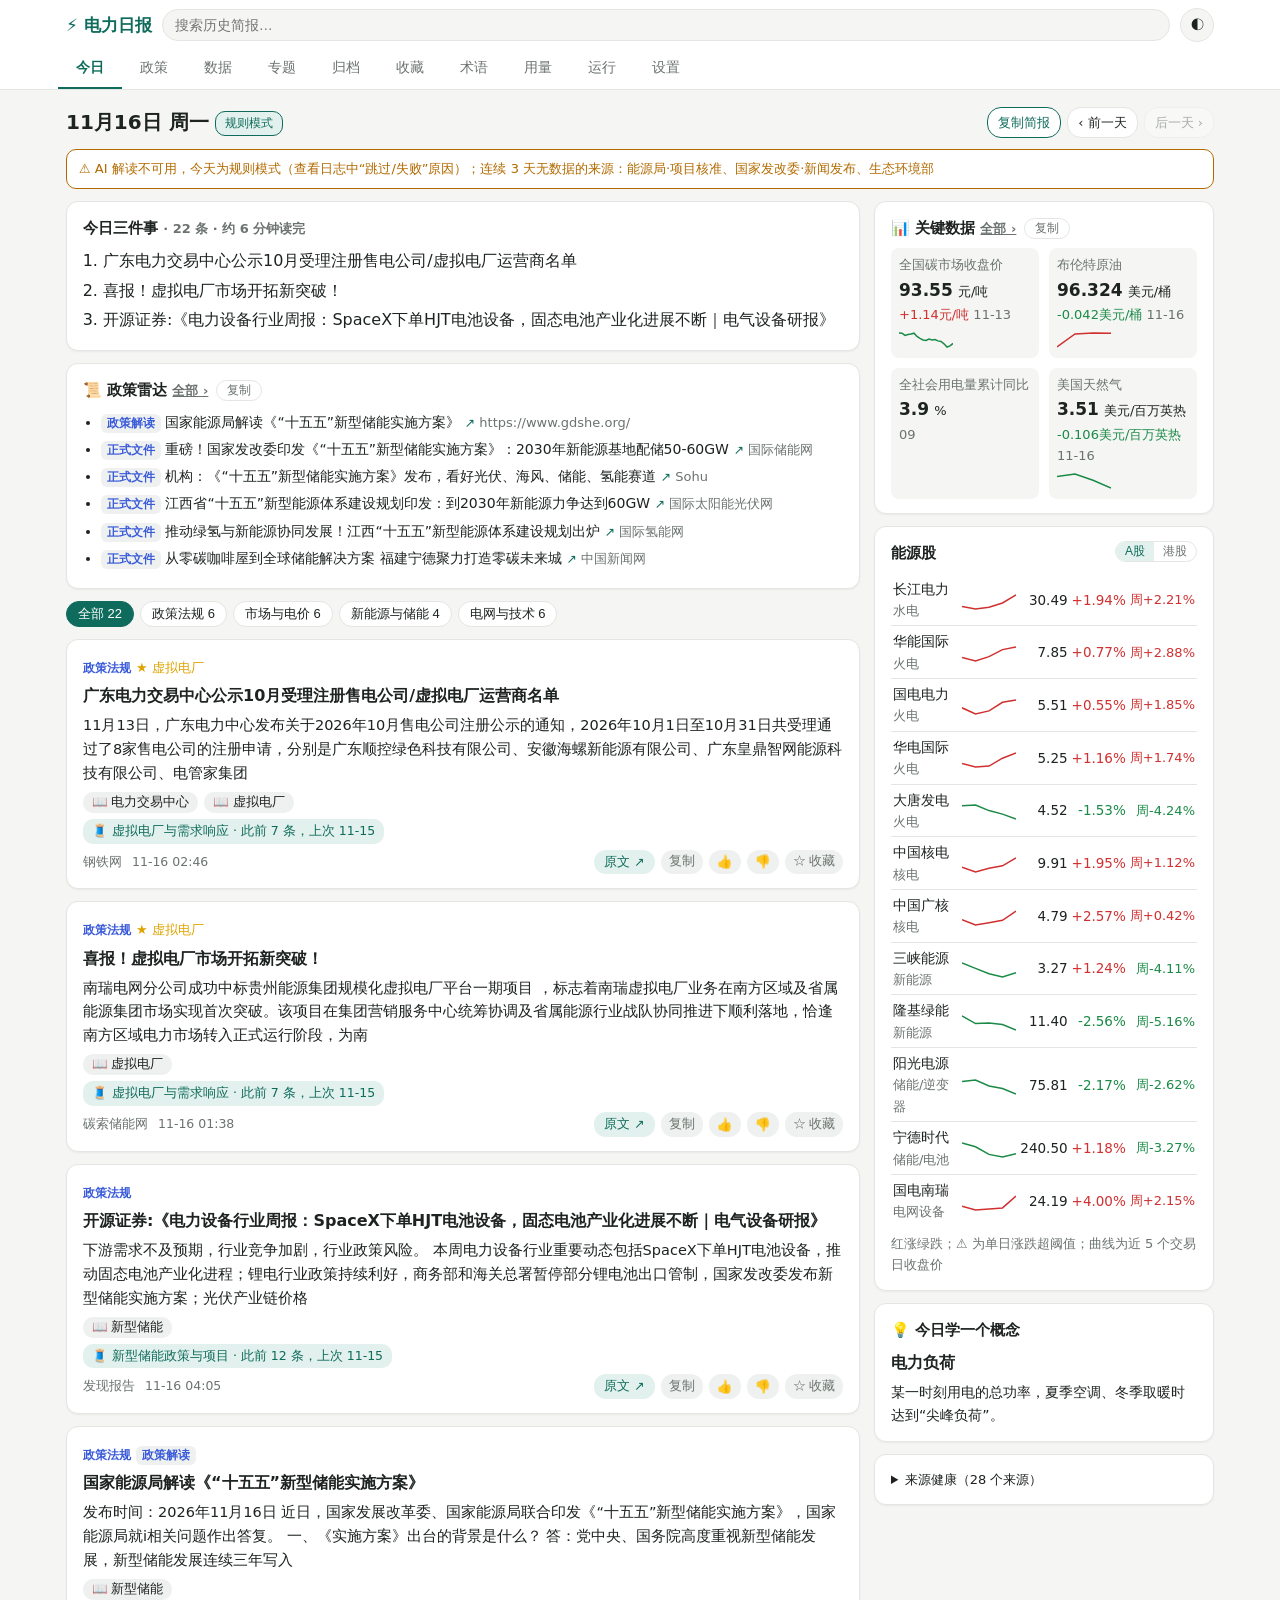
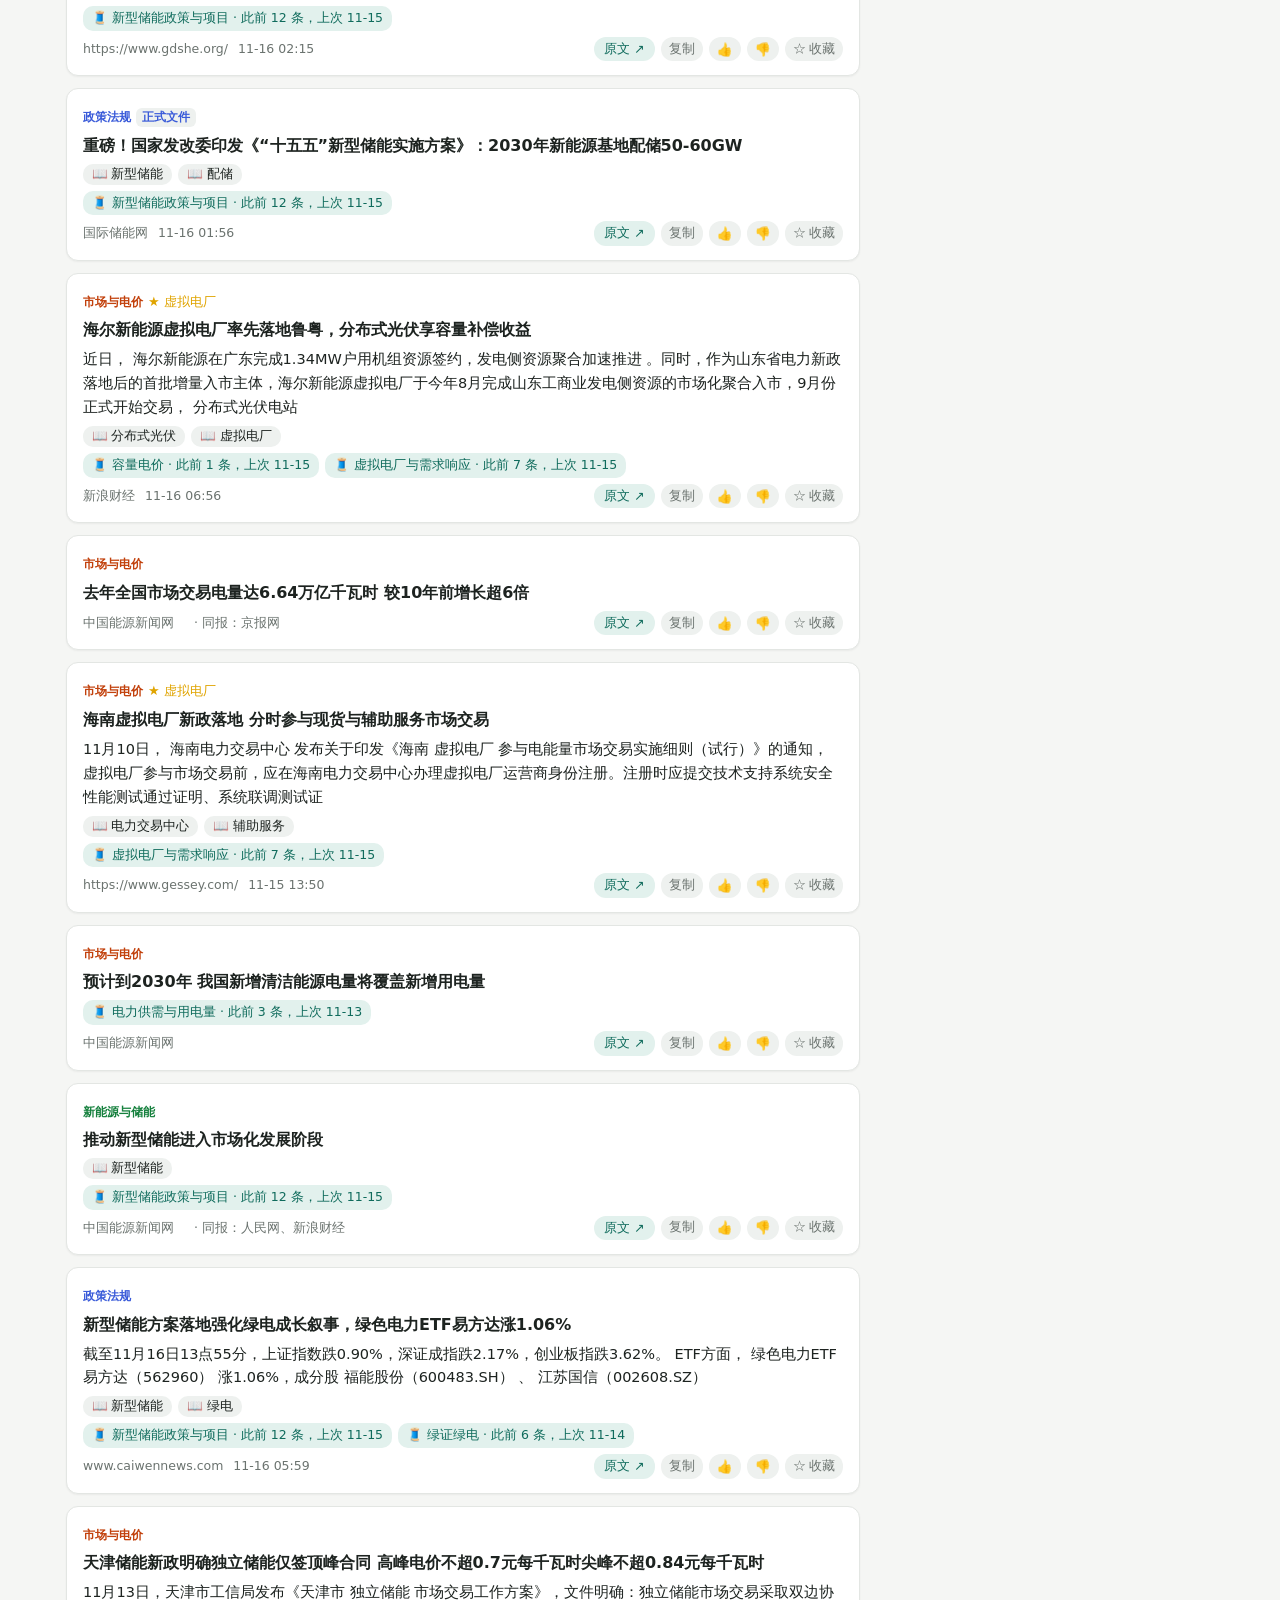
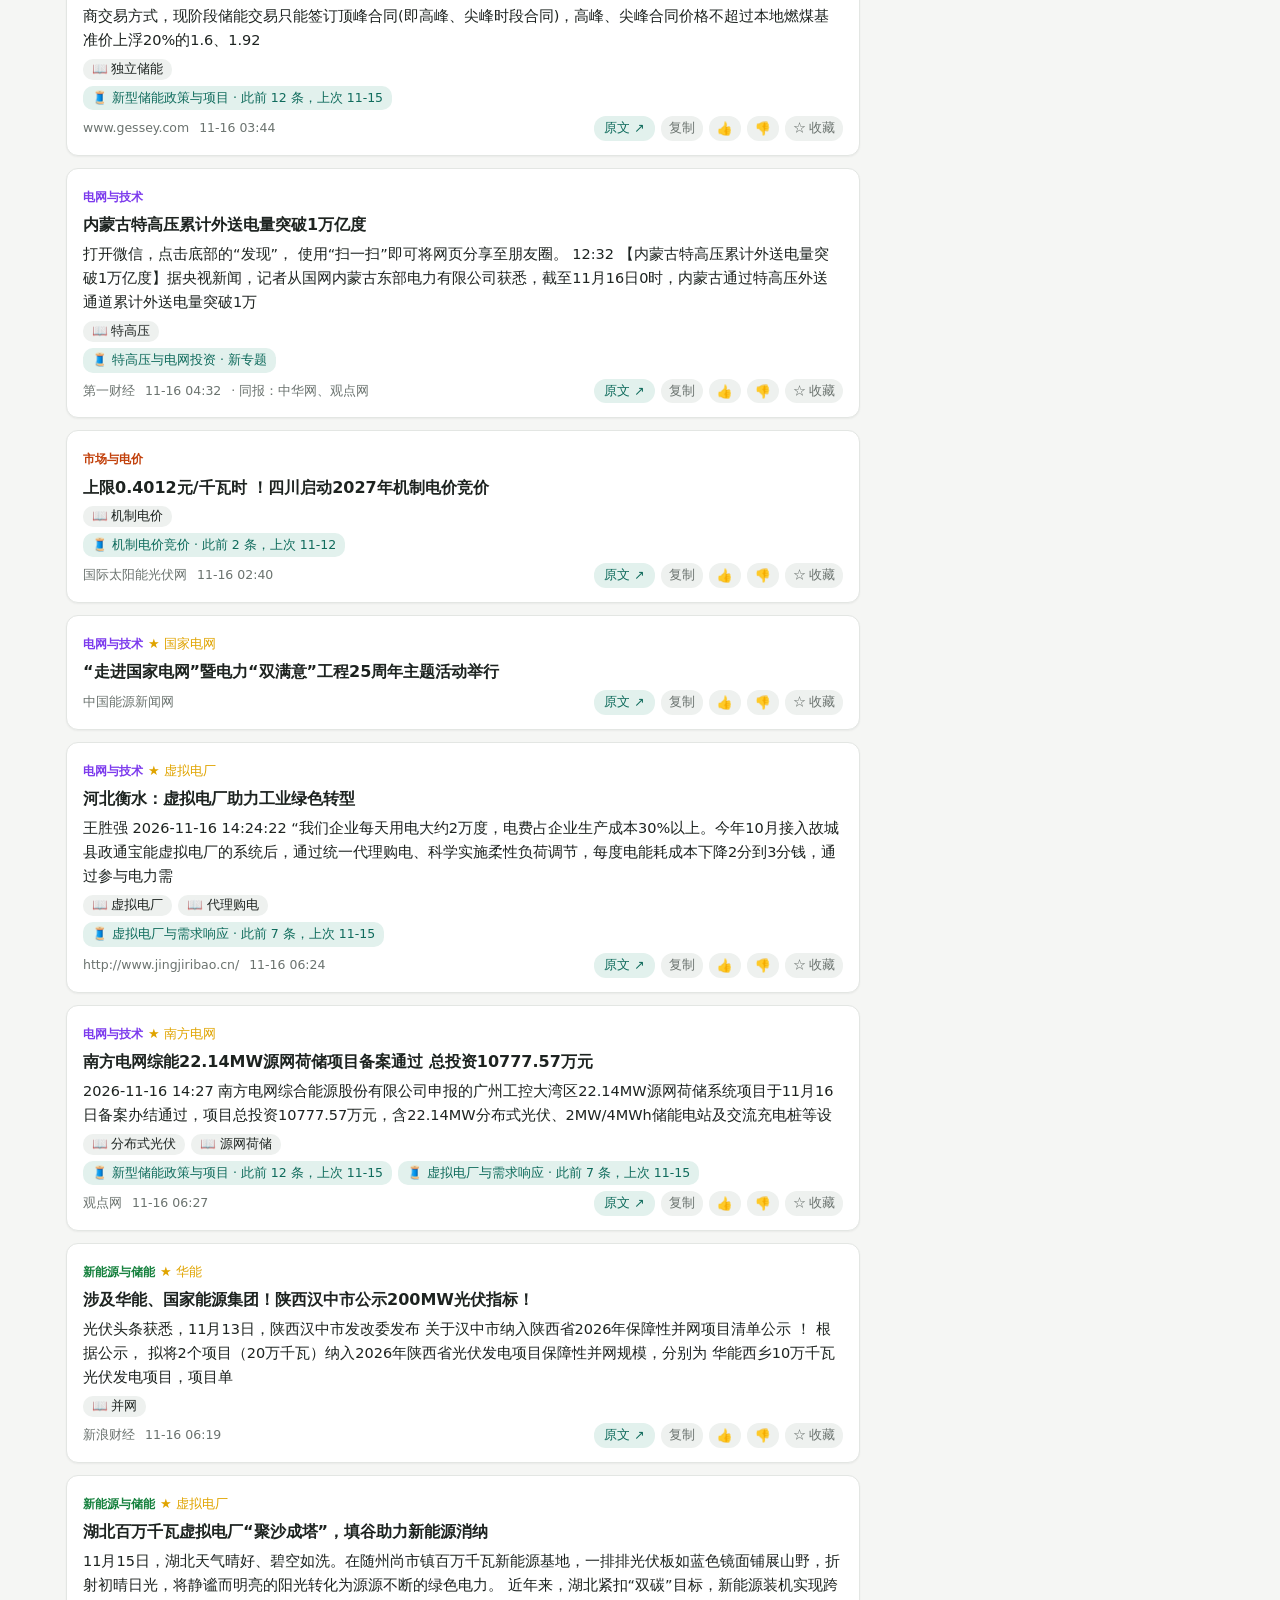
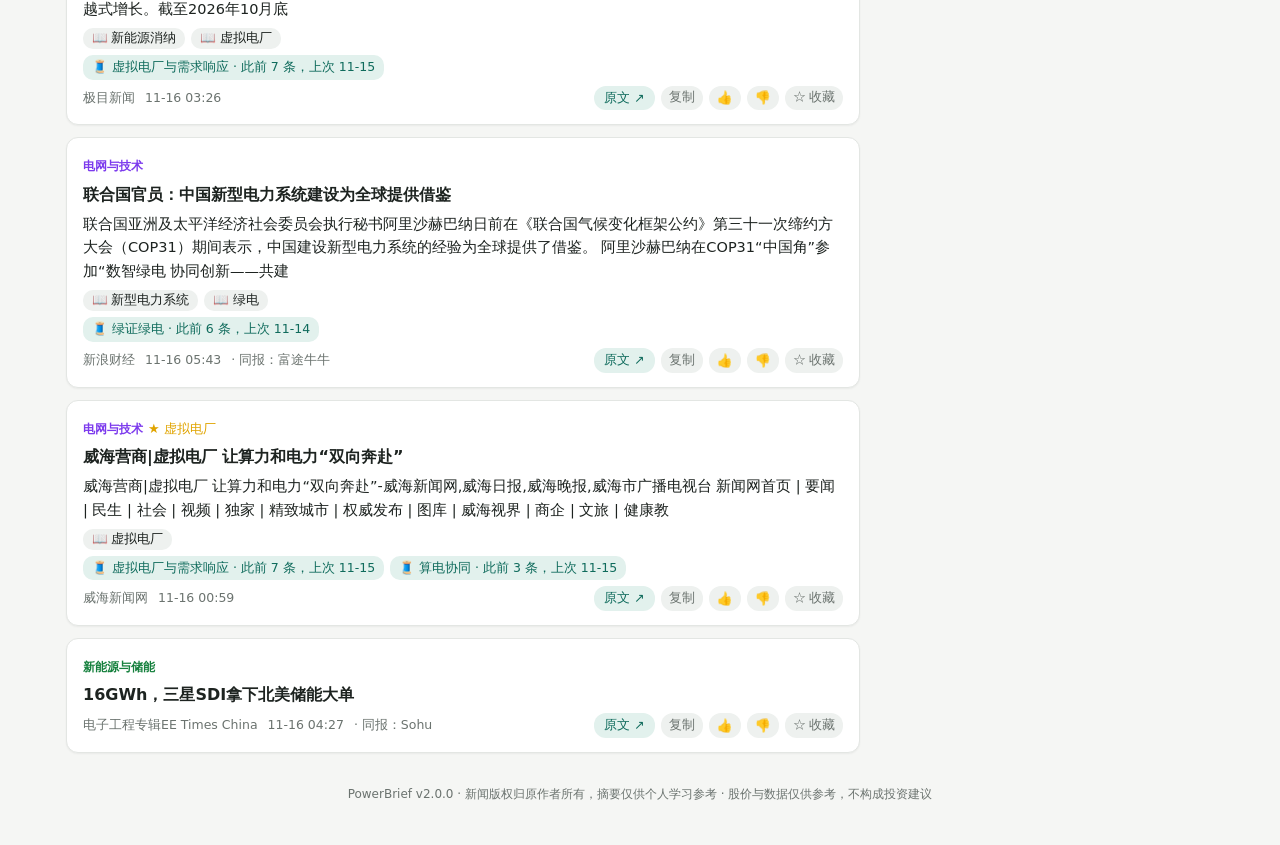
==== docs/index.html @ 9c3514ac "PowerBrief 2.0" ====
<!doctype html>
<html lang="zh-CN">
<head>
<meta charset="utf-8">
<meta name="viewport" content="width=device-width, initial-scale=1, viewport-fit=cover">
<meta name="theme-color" content="#0f6b5c">
<title>电力日报</title>
<link rel="manifest" href="manifest.webmanifest">
<link rel="icon" href="icon.svg" type="image/svg+xml">
<link rel="apple-touch-icon" href="icon.svg">
<link rel="stylesheet" href="style.css?v=2.0.0">
</head>
<body>
<header class="top">
  <div class="top-inner">
    <a class="brand" href="#/">⚡ 电力日报</a>
    <form class="search" id="searchForm" role="search">
      <input id="searchInput" type="search" placeholder="搜索历史简报…" aria-label="搜索">
    </form>
    <button class="icon-btn" id="themeBtn" title="切换深浅色" aria-label="切换深浅色">◐</button>
  </div>
  <nav class="tabs" id="tabs">
    <a href="#/" data-tab="day">今日</a>
    <a href="#/policy" data-tab="policy">政策</a>
    <a href="#/data" data-tab="data">数据</a>
    <a href="#/topics" data-tab="topics">专题</a>
    <a href="#/archive" data-tab="archive">归档</a>
    <a href="#/stars" data-tab="stars">收藏</a>
    <a href="#/glossary" data-tab="glossary">术语</a>
    <a href="#/usage" data-tab="usage">用量</a>
    <a href="#/run" data-tab="run">运行</a>
    <a href="#/settings" data-tab="settings">设置</a>
  </nav>
</header>
<main id="app" class="wrap"><p class="muted center">加载中…</p></main>
<footer class="foot wrap" id="foot"></footer>
<script src="app.js?v=2.0.0"></script>
<script src="manage.js?v=2.0.0"></script>
</body>
</html>
---- docs/style.css ----
:root {
  --bg: #f5f6f4; --card: #ffffff; --ink: #1d2320; --muted: #6b736f; --line: #e3e6e3;
  --accent: #0f6b5c; --accent-soft: #e2f1ed; --up: #d03030; --down: #1a8a46; --warn: #b26a00;
  --star: #e0a400; --chip: #eef1ef; --shadow: 0 1px 2px rgba(0,0,0,.05);
  --c-policy: #3a5bd9; --c-market: #c2410c; --c-renew: #15803d; --c-grid: #7c3aed;
  --c-corp: #0e7490; --c-intl: #64748b; --c-misc: #6b7280;
}
@media (prefers-color-scheme: dark) {
  :root:not([data-theme="light"]) {
    --bg: #121615; --card: #1b201e; --ink: #e6ebe8; --muted: #9aa49f; --line: #2b322f;
    --accent: #3fb59c; --accent-soft: #1d3330; --up: #f06060; --down: #3cc472; --warn: #e0a040;
    --chip: #252b29; --shadow: none;
  }
}
:root[data-theme="dark"] {
  --bg: #121615; --card: #1b201e; --ink: #e6ebe8; --muted: #9aa49f; --line: #2b322f;
  --accent: #3fb59c; --accent-soft: #1d3330; --up: #f06060; --down: #3cc472; --warn: #e0a040;
  --chip: #252b29; --shadow: none;
}
* { box-sizing: border-box; }
html { -webkit-text-size-adjust: 100%; }
body { margin: 0; background: var(--bg); color: var(--ink); font: 16px/1.65 -apple-system, "PingFang SC",
  "Microsoft YaHei", "Noto Sans SC", system-ui, sans-serif; }
a { color: inherit; }
.wrap { max-width: 1180px; margin: 0 auto; padding: 0 16px; }
.muted { color: var(--muted); } .center { text-align: center; } .small { font-size: 13px; }

/* 顶栏 */
.top { position: sticky; top: 0; z-index: 10; background: var(--card); border-bottom: 1px solid var(--line); }
.top-inner { max-width: 1180px; margin: 0 auto; padding: 8px 16px; display: flex; gap: 10px; align-items: center; }
.brand { font-weight: 700; text-decoration: none; color: var(--accent); white-space: nowrap; font-size: 17px; }
.search { flex: 1; min-width: 0; }
.search input { width: 100%; padding: 7px 12px; border: 1px solid var(--line); border-radius: 18px;
  background: var(--bg); color: var(--ink); font-size: 14px; }
.icon-btn { border: 1px solid var(--line); background: var(--bg); color: var(--ink); border-radius: 50%;
  width: 34px; height: 34px; cursor: pointer; flex: none; }
.tabs { max-width: 1180px; margin: 0 auto; display: flex; padding: 0 8px; }
.tabs a { flex: 1; text-align: center; padding: 6px 0 8px; text-decoration: none; color: var(--muted);
  font-size: 14px; border-bottom: 2px solid transparent; }
.tabs a.on { color: var(--accent); border-color: var(--accent); font-weight: 600; }
@media (min-width: 900px) { .tabs { justify-content: flex-start; } .tabs a { flex: none; padding: 6px 18px 8px; } }

/* 日期头 */
.dayhead { display: flex; align-items: center; justify-content: space-between; gap: 8px; margin: 16px 0 10px; }
.dayhead h1 { font-size: 20px; margin: 0; min-width: 0; }
.dayhead .nav { white-space: nowrap; flex: none; }
.dayhead .nav a { text-decoration: none; padding: 4px 10px; border: 1px solid var(--line); border-radius: 14px;
  font-size: 13px; background: var(--card); }
.dayhead .nav a.off { opacity: .35; pointer-events: none; }
.badge { display: inline-block; font-size: 12px; padding: 1px 8px; border-radius: 10px; background: var(--accent-soft);
  color: var(--accent); margin-left: 6px; vertical-align: middle; font-weight: 500; }

/* 版式：桌面两栏 */
.grid { display: grid; gap: 14px; }
@media (min-width: 960px) { .grid { grid-template-columns: minmax(0, 1fr) 340px; align-items: start; }
  .side { position: sticky; top: 100px; } }
.card { background: var(--card); border: 1px solid var(--line); border-radius: 12px; padding: 14px 16px;
  box-shadow: var(--shadow); margin-bottom: 12px; }
.card h2 { font-size: 15px; margin: 0 0 8px; }
.hl ol { margin: 0; padding-left: 20px; } .hl li { margin: 3px 0; }

/* 分类筛选 */
.chips { display: flex; gap: 6px; overflow-x: auto; padding-bottom: 4px; margin-bottom: 8px; scrollbar-width: none; }
.chip { flex: none; border: 1px solid var(--line); background: var(--card); color: var(--ink); border-radius: 14px;
  padding: 3px 11px; font-size: 13px; cursor: pointer; }
.chip.on { background: var(--accent); color: #fff; border-color: var(--accent); }

/* 新闻卡片 */
.item { position: relative; }
.item .cat { font-size: 12px; font-weight: 600; }
.item h3 { font-size: 16px; line-height: 1.5; margin: 4px 0 6px; }
.item h3 a { text-decoration: none; } .item h3 a:hover { text-decoration: underline; }
.item.read h3 a { color: var(--muted); }
.item p { margin: 4px 0; font-size: 14.5px; }
.item .why { color: var(--accent); }
.item .meta { display: flex; flex-wrap: wrap; gap: 4px 10px; align-items: center; font-size: 12.5px; color: var(--muted); margin-top: 6px; }
.item .acts { margin-left: auto; display: flex; gap: 6px; }
.item .acts button { border: none; background: var(--chip); color: var(--muted); border-radius: 12px; padding: 2px 10px;
  font-size: 12.5px; cursor: pointer; }
.item .acts button.on { color: var(--star); font-weight: 600; }
.terms { display: flex; flex-wrap: wrap; gap: 6px; margin-top: 6px; }
.term { font-size: 12.5px; background: var(--chip); border-radius: 10px; padding: 2px 9px; cursor: pointer; border: none; color: var(--ink); }
.term-ex { font-size: 13px; background: var(--accent-soft); border-radius: 8px; padding: 6px 10px; margin-top: 6px; }
.star { color: var(--star); }
.c-政策法规 { color: var(--c-policy); } .c-市场与电价 { color: var(--c-market); } .c-新能源与储能 { color: var(--c-renew); }
.c-电网与技术 { color: var(--c-grid); } .c-企业动态 { color: var(--c-corp); } .c-国际 { color: var(--c-intl); } .c-综合 { color: var(--c-misc); }

/* 股价 */
.stocks { width: 100%; border-collapse: collapse; font-size: 13.5px; font-variant-numeric: tabular-nums; }
.stocks td { padding: 4px 2px; border-bottom: 1px solid var(--line); }
.stocks tr:last-child td { border-bottom: none; }
.stocks .num { text-align: right; white-space: nowrap; }
.up { color: var(--up); } .down { color: var(--down); }
.alert { font-weight: 700; }
.spark { width: 54px; height: 18px; vertical-align: middle; }
.seg { display: inline-flex; border: 1px solid var(--line); border-radius: 12px; overflow: hidden; float: right; }
.seg button { border: none; background: transparent; color: var(--muted); font-size: 12px; padding: 1px 9px; cursor: pointer; }
.seg button.on { background: var(--accent-soft); color: var(--accent); }

/* 列表页 */
.list-row { display: block; text-decoration: none; padding: 10px 0; border-bottom: 1px solid var(--line); }
.list-row:last-child { border-bottom: none; }
.list-row b { display: block; font-size: 15px; }
.gl dt { font-weight: 600; margin-top: 10px; } .gl dd { margin: 2px 0 0; font-size: 14px; color: var(--muted); }
.btn { border: 1px solid var(--accent); color: var(--accent); background: transparent; border-radius: 16px;
  padding: 4px 14px; cursor: pointer; font-size: 13px; }
details summary { cursor: pointer; }
.health td { padding: 1px 6px; font-size: 12.5px; }
.foot { padding: 20px 16px 40px; font-size: 12px; color: var(--muted); text-align: center; }
mark { background: #ffe58a; color: #222; border-radius: 2px; }

/* —— v1.1 新增 —— */
.tabs { overflow-x: auto; scrollbar-width: none; }
.tabs a { min-width: 52px; }
.ptag { display: inline-block; font-size: 11.5px; padding: 0 6px; border-radius: 6px; background: var(--chip); color: var(--c-policy); font-weight: 600; }
.dl { font-size: 12px; color: var(--muted); white-space: nowrap; }
.dl.open { color: var(--warn); font-weight: 600; }
.plist { margin: 0; padding-left: 18px; font-size: 14px; }
.plist li { margin: 4px 0; }
.plist a { text-decoration: none; } .plist a:hover { text-decoration: underline; }
.thread { font-size: 12.5px; text-decoration: none; color: var(--accent); background: var(--accent-soft); border-radius: 10px; padding: 2px 9px; }
.note { background: var(--card); border: 1px solid var(--warn); color: var(--warn); border-radius: 10px; padding: 8px 12px; font-size: 13px; margin: 0 0 12px; }
.minis { display: grid; grid-template-columns: repeat(2, minmax(0, 1fr)); gap: 10px; }
.mini { background: var(--bg); border-radius: 8px; padding: 6px 8px; }
.mini b { font-size: 17px; }
.dgrid { display: grid; gap: 12px; }
@media (min-width: 760px) { .dgrid { grid-template-columns: repeat(2, minmax(0, 1fr)); } }
@media (min-width: 1100px) { .dgrid { grid-template-columns: repeat(3, minmax(0, 1fr)); } }
.dgrid .card { margin-bottom: 0; }
.big { font-size: 22px; }
.chart { width: 100%; height: auto; display: block; margin-top: 6px; }
.chart text { font-size: 10px; fill: var(--muted); }
.timeline { list-style: none; margin: 0; padding: 0 0 0 14px; border-left: 2px solid var(--accent-soft); }
.timeline li { margin: 0 0 12px; position: relative; }
.timeline li::before { content: ""; position: absolute; left: -20px; top: 6px; width: 10px; height: 10px; border-radius: 50%; background: var(--accent); }
.timeline a { text-decoration: none; font-weight: 600; }
.deep { font-size: 14px; line-height: 1.75; }
.btn[disabled] { opacity: .4; cursor: default; }
.item .acts button { padding: 2px 8px; }

/* —— 设置 / 运行 / 用量页面 —— */
.sgrid { display: grid; gap: 12px; }
@media (min-width: 900px) { .sgrid { grid-template-columns: repeat(2, minmax(0, 1fr)); align-items: start; } }
.sgrid .card { margin-bottom: 0; }
.fld { display: block; margin: 8px 0; font-size: 13.5px; }
.fld > span { display: block; color: var(--muted); margin-bottom: 3px; }
.fld input, .fld select, .fld textarea, .plist2 input:not([type=checkbox]), .stbl input {
  width: 100%; padding: 6px 9px; border: 1px solid var(--line); border-radius: 8px; background: var(--bg); color: var(--ink); font: inherit; font-size: 14px; }
.fld small { display: block; margin-top: 2px; }
.row2 { display: grid; grid-template-columns: 1fr 1fr; gap: 10px; }
.chk { display: inline-flex; align-items: center; gap: 6px; font-size: 14px; cursor: pointer; }
.plist2 { list-style: none; margin: 6px 0; padding: 0; }
.plist2 li { display: flex; align-items: center; gap: 8px; padding: 4px 0; border-bottom: 1px solid var(--line); flex-wrap: wrap; }
.plist2 li .chk { flex: 1 1 180px; }
.plist2 .provModel { flex: 1 1 140px; width: auto; }
.mv { display: inline-flex; gap: 4px; }
.btn.sm { padding: 1px 9px; font-size: 12px; }
.chrow { border-bottom: 1px solid var(--line); padding: 4px 0; }
.chkeys { padding: 0 0 4px 22px; }
.hide { display: none; }
.ok { color: var(--down); } .bad { color: var(--up); }
.stbl { width: 100%; border-collapse: collapse; font-size: 13px; }
.stbl th { text-align: left; color: var(--muted); font-weight: 500; padding: 4px; border-bottom: 1px solid var(--line); }
.stbl td { padding: 3px 4px; border-bottom: 1px solid var(--line); vertical-align: top; }
.stbl.usage .num, .stbl .num { text-align: right; white-space: nowrap; font-variant-numeric: tabular-nums; }
.stbl tr.bad td { color: var(--up); }
.toast { position: fixed; left: 50%; bottom: 24px; transform: translateX(-50%); background: var(--ink); color: var(--bg); padding: 8px 16px; border-radius: 18px; font-size: 14px; z-index: 50; }
.toast.bad { background: var(--up); color: #fff; }
.runbtns { display: grid; gap: 8px; grid-template-columns: repeat(auto-fill, minmax(180px, 1fr)); }
.runbtn { text-align: left; border: 1px solid var(--line); background: var(--bg); color: var(--ink); border-radius: 10px; padding: 10px 12px; cursor: pointer; }
.runbtn:hover:not([disabled]) { border-color: var(--accent); }
.runbtn[disabled] { opacity: .45; cursor: default; }
.runbtn b, .runbtn small { display: block; }
.logbox { background: var(--bg); border: 1px solid var(--line); border-radius: 8px; padding: 10px; font: 12px/1.5 Consolas, "Cascadia Mono", monospace; max-height: 420px; overflow: auto; white-space: pre-wrap; word-break: break-all; margin: 0; }
.tiles { display: grid; gap: 10px; grid-template-columns: repeat(2, minmax(0, 1fr)); }
@media (min-width: 760px) { .tiles { grid-template-columns: repeat(4, minmax(0, 1fr)); } }
.tile { background: var(--bg); border-radius: 10px; padding: 10px 12px; }
.tile b { font-size: 20px; }
.legend { display: flex; gap: 12px; align-items: center; flex-wrap: wrap; margin-bottom: 4px; }
.legend i { display: inline-block; width: 10px; height: 10px; border-radius: 2px; margin-right: -8px; }
/* —— v1.3 复制与可选中文字 —— */
.card, .card h3, .card p, .plist li, .list-row { user-select: text; -webkit-user-select: text; }
.item h3 { cursor: text; }
.cbtn { margin-left: 8px; border: 1px solid var(--line); background: var(--card); color: var(--muted); border-radius: 12px; padding: 1px 10px; font-size: 12px; font-weight: 400; cursor: pointer; vertical-align: middle; }
.cbtn:hover { color: var(--accent); border-color: var(--accent); }
.ext { text-decoration: none; color: var(--accent); font-size: 12.5px; white-space: nowrap; }
.ext:hover { text-decoration: underline; }
.item .acts .abtn { text-decoration: none; background: var(--accent-soft); color: var(--accent); border-radius: 12px; padding: 2px 10px; font-size: 12.5px; white-space: nowrap; }
.copymenu { display: inline-block; position: relative; }
.copymenu summary { list-style: none; cursor: pointer; padding: 4px 10px; border: 1px solid var(--accent); color: var(--accent); border-radius: 14px; font-size: 13px; background: var(--card); }
.copymenu summary::-webkit-details-marker { display: none; }
.copymenu[open] summary { background: var(--accent); color: #fff; }
.copymenu > div { position: absolute; right: 0; top: calc(100% + 4px); z-index: 20; background: var(--card); border: 1px solid var(--line); border-radius: 10px; box-shadow: 0 6px 20px rgba(0,0,0,.12); padding: 4px; min-width: 190px; }
.copymenu > div button { display: block; width: 100%; text-align: left; border: none; background: transparent; color: var(--ink); padding: 7px 10px; border-radius: 6px; cursor: pointer; font-size: 13.5px; }
.copymenu > div button:hover { background: var(--accent-soft); }
.dayhead .nav { display: inline-flex; align-items: center; gap: 6px; flex-wrap: nowrap; }
@media (max-width: 520px) { .dayhead { flex-wrap: wrap; } .dayhead .nav { width: 100%; justify-content: flex-end; } }
.toast { position: fixed; left: 50%; bottom: 24px; transform: translateX(-50%); background: var(--ink); color: var(--bg); padding: 8px 16px; border-radius: 18px; font-size: 14px; z-index: 50; }
.toast.bad { background: var(--up); color: #fff; }
/* —— v2.0 云端设置 —— */
.badges { display: flex; flex-wrap: wrap; gap: 6px; margin: 6px 0; }
.badge { font-size: 12px; border-radius: 10px; padding: 2px 9px; border: 1px solid currentColor; white-space: nowrap; }
.chgrid { display: grid; grid-template-columns: repeat(2, minmax(0, 1fr)); gap: 4px 10px; margin: 4px 0; }
.sbtns { display: flex; gap: 8px; align-items: center; margin-top: 8px; }
.btn.ghost { background: transparent; color: var(--muted); }
.ghconnect { border-color: var(--accent); }
.tblwrap { overflow-x: auto; }
.note .btn { margin: 0 4px; }
a.btn { text-decoration: none; display: inline-block; }
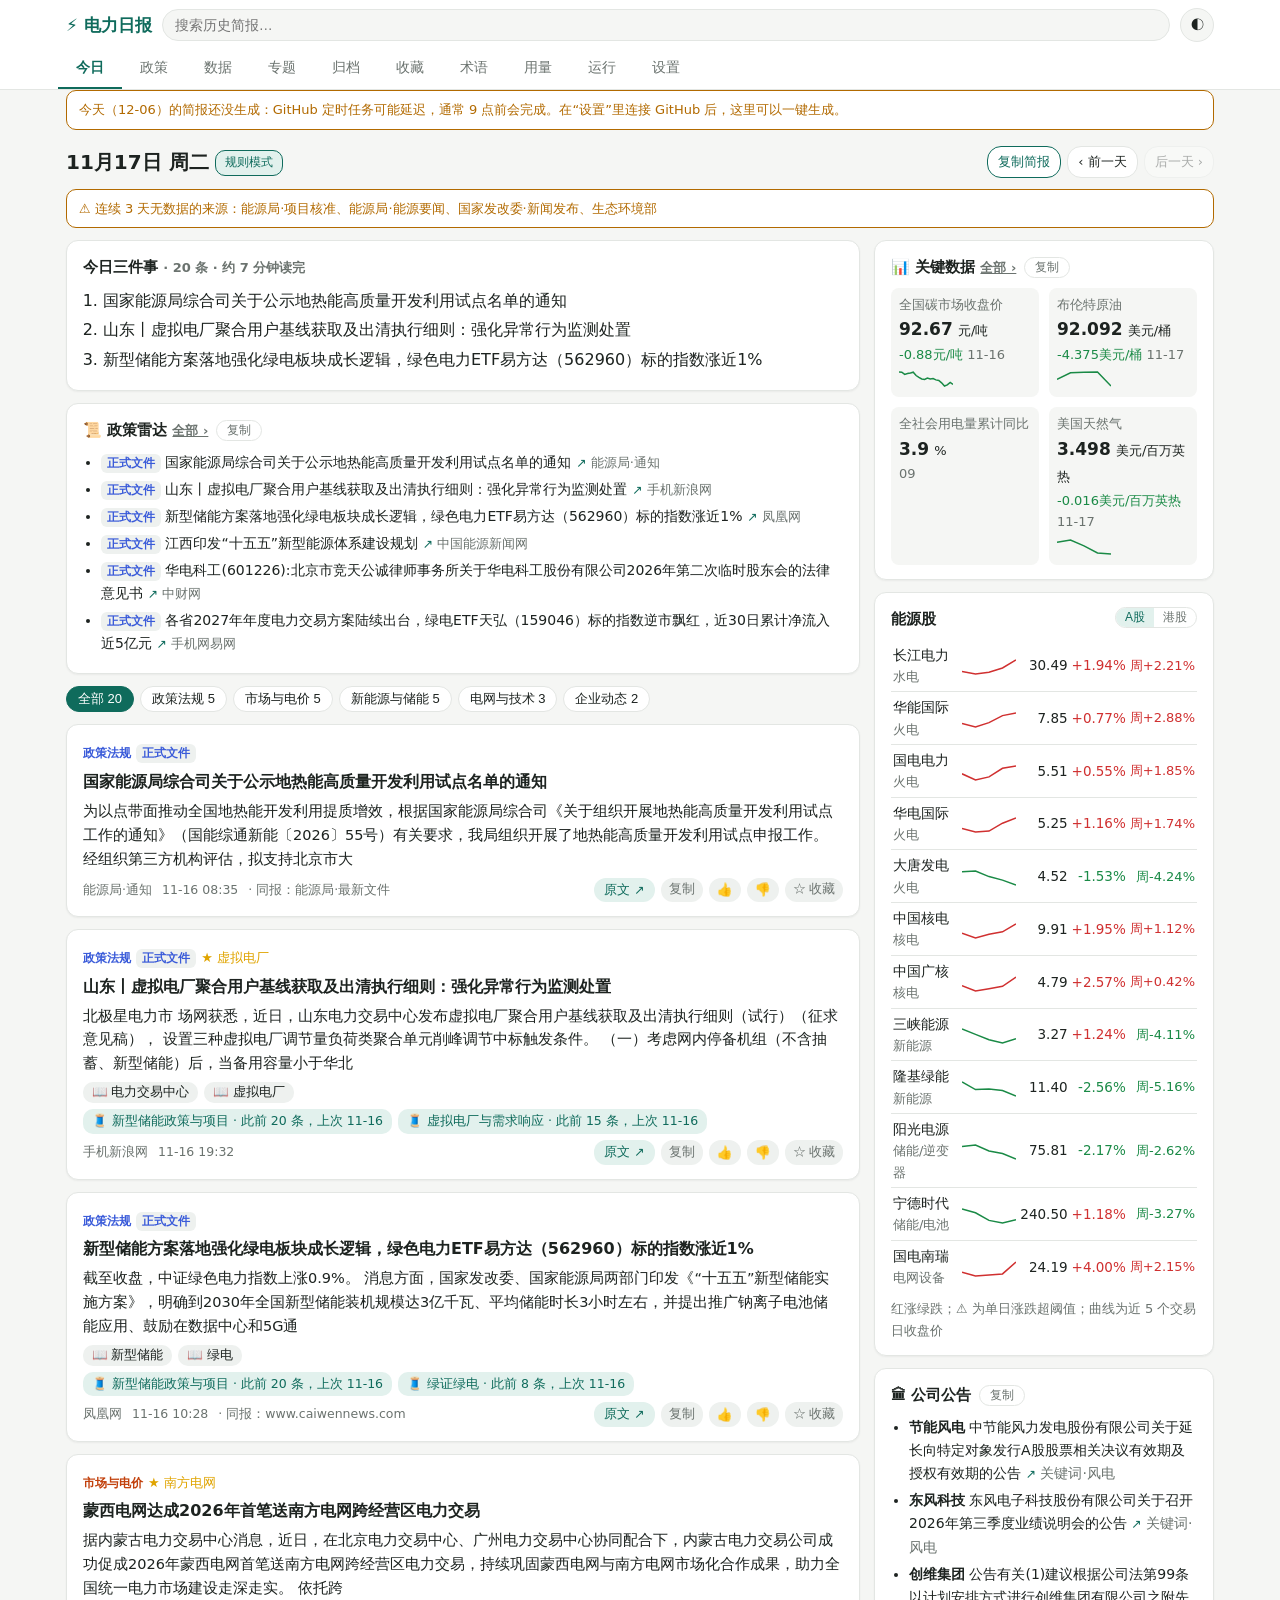
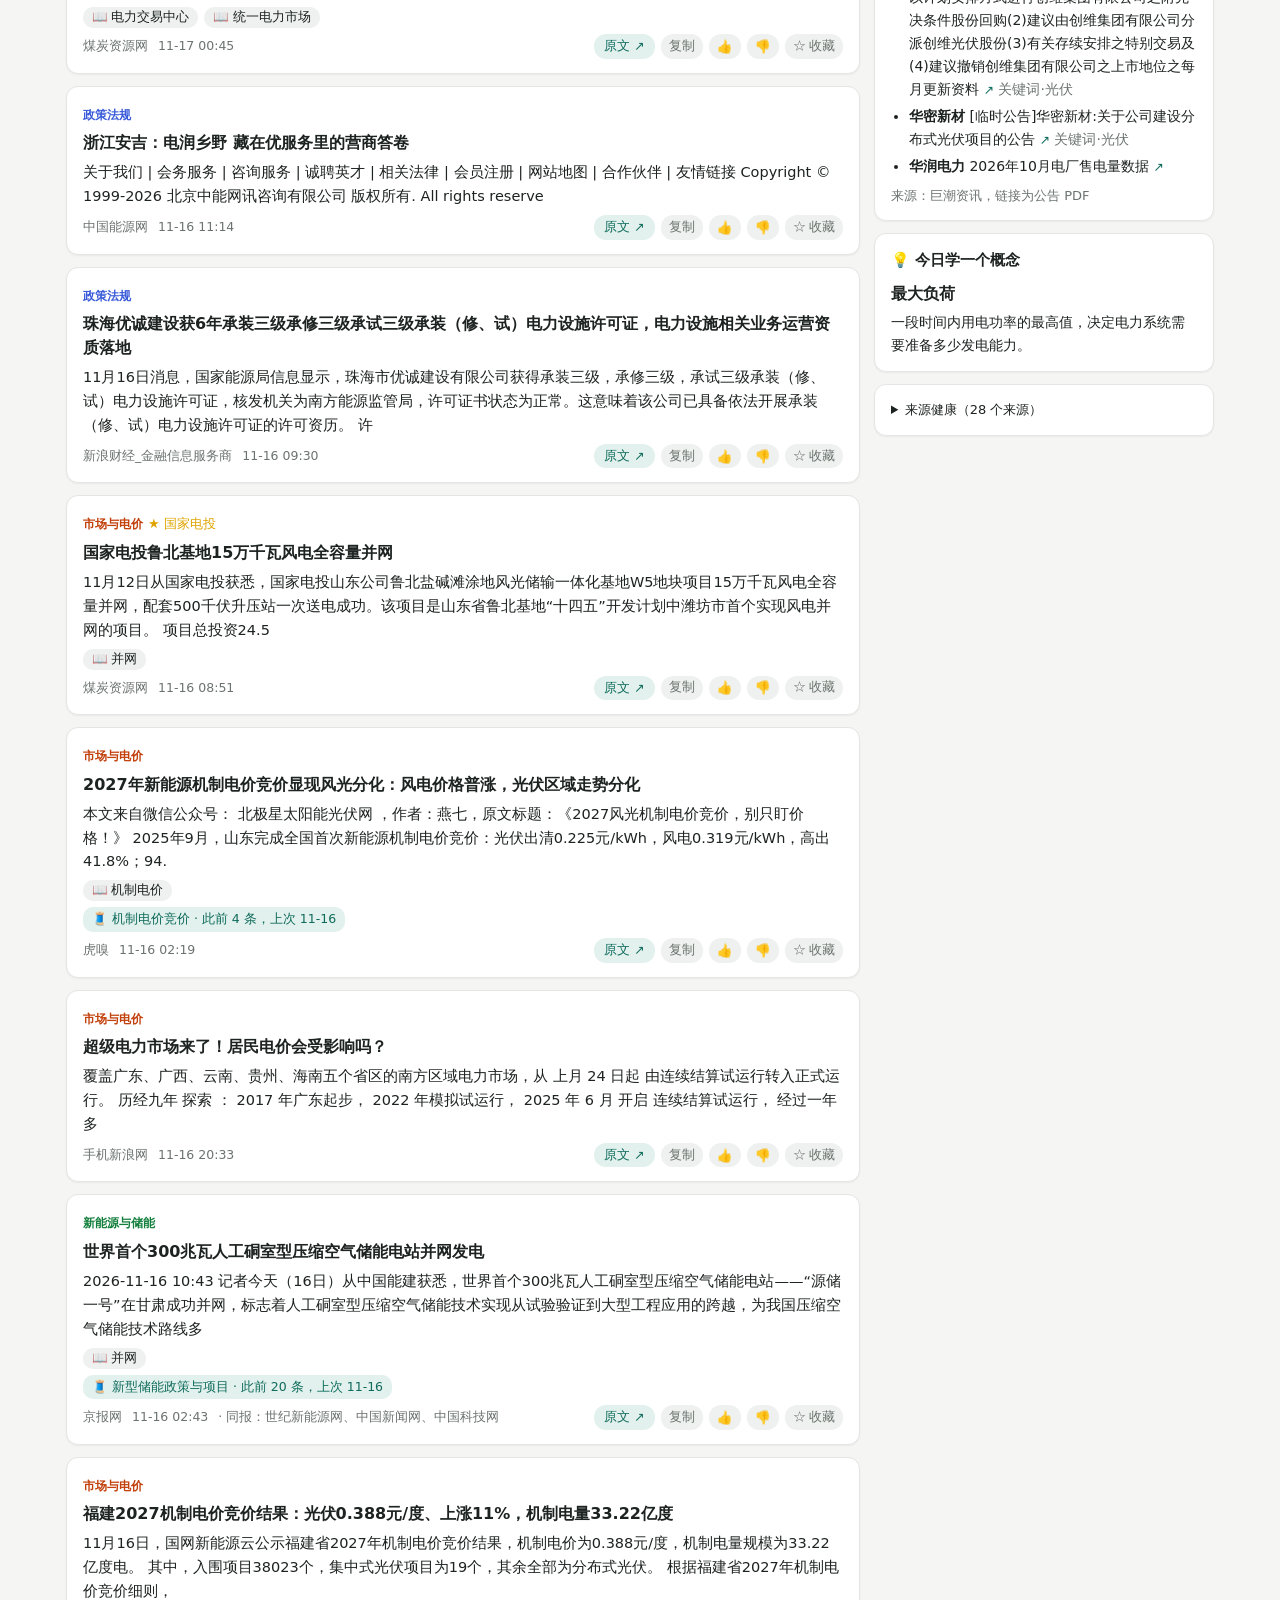
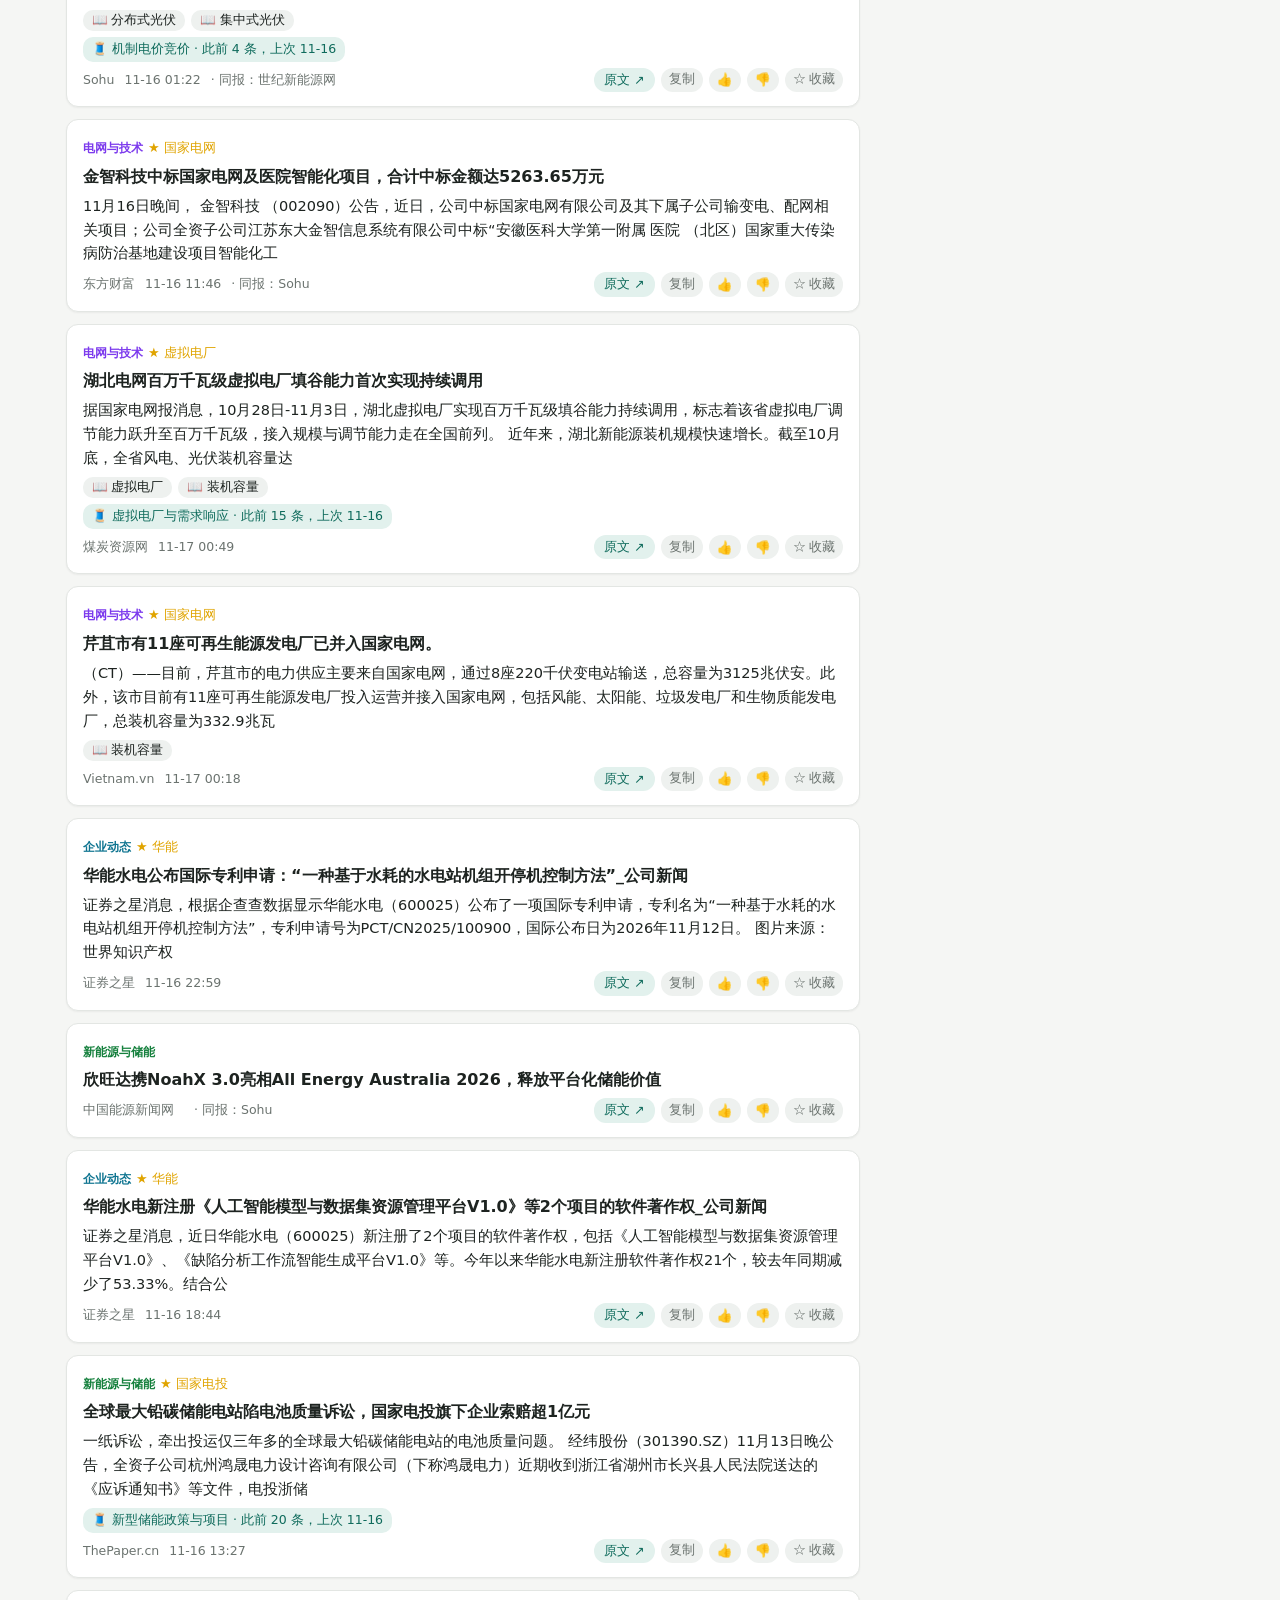
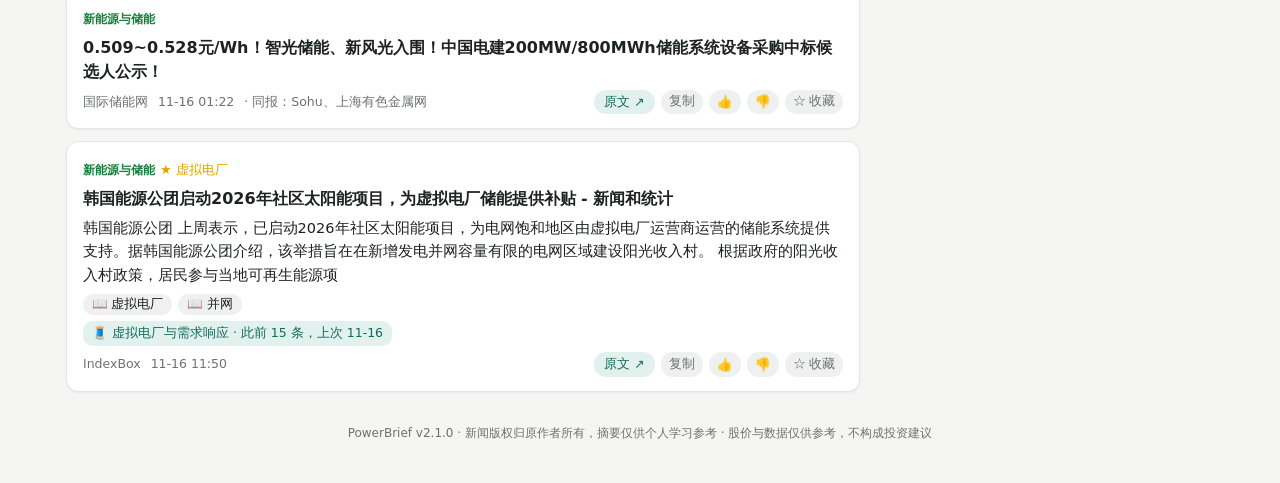
==== commit ea6d0f09: "v2.1.0" ====
--- a/docs/index.html
+++ b/docs/index.html
@@ -1,40 +1,40 @@
-<!doctype html>
-<html lang="zh-CN">
-<head>
-<meta charset="utf-8">
-<meta name="viewport" content="width=device-width, initial-scale=1, viewport-fit=cover">
-<meta name="theme-color" content="#0f6b5c">
-<title>电力日报</title>
-<link rel="manifest" href="manifest.webmanifest">
-<link rel="icon" href="icon.svg" type="image/svg+xml">
-<link rel="apple-touch-icon" href="icon.svg">
-<link rel="stylesheet" href="style.css?v=2.0.0">
-</head>
-<body>
-<header class="top">
-  <div class="top-inner">
-    <a class="brand" href="#/">⚡ 电力日报</a>
-    <form class="search" id="searchForm" role="search">
-      <input id="searchInput" type="search" placeholder="搜索历史简报…" aria-label="搜索">
-    </form>
-    <button class="icon-btn" id="themeBtn" title="切换深浅色" aria-label="切换深浅色">◐</button>
-  </div>
-  <nav class="tabs" id="tabs">
-    <a href="#/" data-tab="day">今日</a>
-    <a href="#/policy" data-tab="policy">政策</a>
-    <a href="#/data" data-tab="data">数据</a>
-    <a href="#/topics" data-tab="topics">专题</a>
-    <a href="#/archive" data-tab="archive">归档</a>
-    <a href="#/stars" data-tab="stars">收藏</a>
-    <a href="#/glossary" data-tab="glossary">术语</a>
-    <a href="#/usage" data-tab="usage">用量</a>
-    <a href="#/run" data-tab="run">运行</a>
-    <a href="#/settings" data-tab="settings">设置</a>
-  </nav>
-</header>
-<main id="app" class="wrap"><p class="muted center">加载中…</p></main>
-<footer class="foot wrap" id="foot"></footer>
-<script src="app.js?v=2.0.0"></script>
-<script src="manage.js?v=2.0.0"></script>
-</body>
-</html>
+<!doctype html>
+<html lang="zh-CN">
+<head>
+<meta charset="utf-8">
+<meta name="viewport" content="width=device-width, initial-scale=1, viewport-fit=cover">
+<meta name="theme-color" content="#0f6b5c">
+<title>电力日报</title>
+<link rel="manifest" href="manifest.webmanifest">
+<link rel="icon" href="icon.svg" type="image/svg+xml">
+<link rel="apple-touch-icon" href="icon.svg">
+<link rel="stylesheet" href="style.css?v=2.1.0">
+</head>
+<body>
+<header class="top">
+  <div class="top-inner">
+    <a class="brand" href="#/">⚡ 电力日报</a>
+    <form class="search" id="searchForm" role="search">
+      <input id="searchInput" type="search" placeholder="搜索历史简报…" aria-label="搜索">
+    </form>
+    <button class="icon-btn" id="themeBtn" title="切换深浅色" aria-label="切换深浅色">◐</button>
+  </div>
+  <nav class="tabs" id="tabs">
+    <a href="#/" data-tab="day">今日</a>
+    <a href="#/policy" data-tab="policy">政策</a>
+    <a href="#/data" data-tab="data">数据</a>
+    <a href="#/topics" data-tab="topics">专题</a>
+    <a href="#/archive" data-tab="archive">归档</a>
+    <a href="#/stars" data-tab="stars">收藏</a>
+    <a href="#/glossary" data-tab="glossary">术语</a>
+    <a href="#/usage" data-tab="usage">用量</a>
+    <a href="#/run" data-tab="run">运行</a>
+    <a href="#/settings" data-tab="settings">设置</a>
+  </nav>
+</header>
+<main id="app" class="wrap"><p class="muted center">加载中…</p></main>
+<footer class="foot wrap" id="foot"></footer>
+<script src="app.js?v=2.1.0"></script>
+<script src="manage.js?v=2.1.0"></script>
+</body>
+</html>
--- a/docs/style.css
+++ b/docs/style.css
@@ -207,3 +207,10 @@
 .tblwrap { overflow-x: auto; }
 .note .btn { margin: 0 4px; }
 a.btn { text-decoration: none; display: inline-block; }
+
+/* v2.1 更新进度：排队 → 生成 → 发布 */
+.steps { display: inline-flex; flex-wrap: wrap; gap: 2px 4px; align-items: center; }
+.steps > span:not(.muted) { white-space: nowrap; color: var(--muted); }
+.steps .on { color: var(--accent); font-weight: 600; }
+.steps .done { color: var(--down); }
+.note.genbar { border-color: var(--accent); color: var(--ink); }
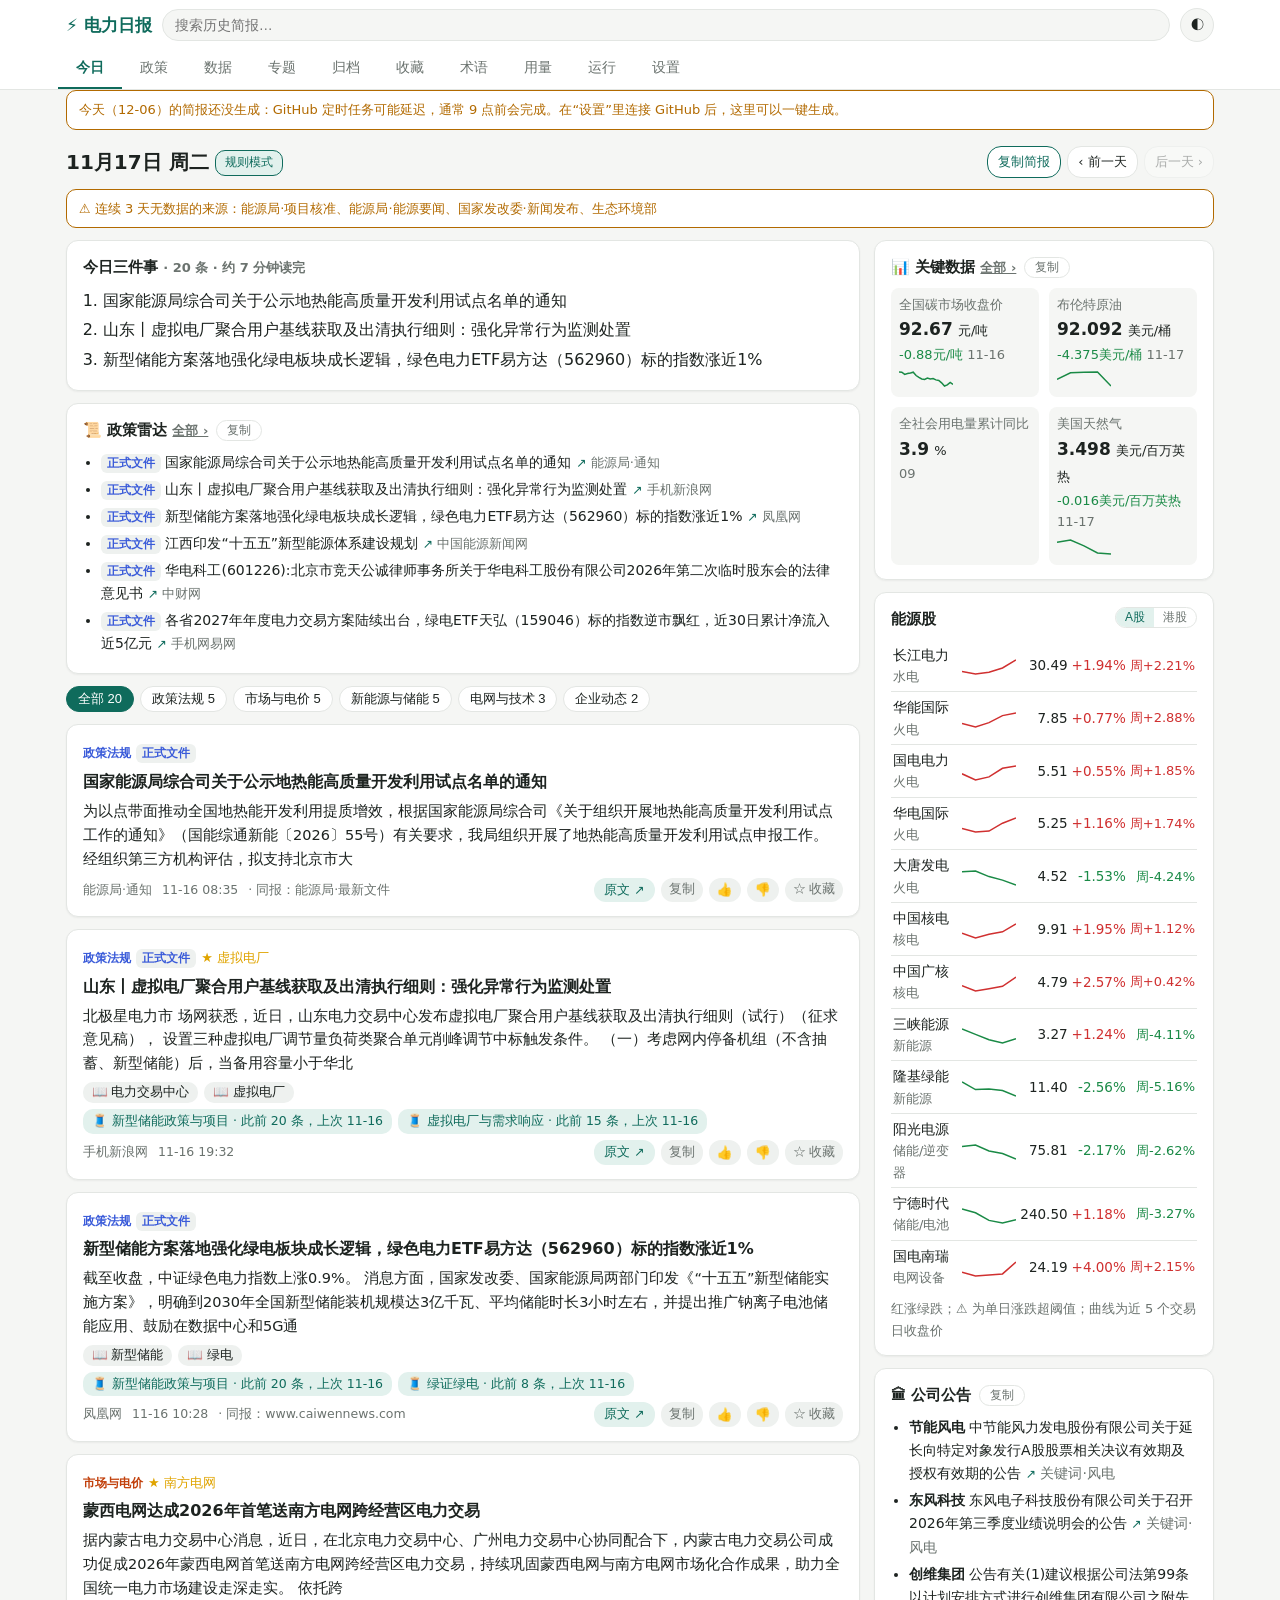
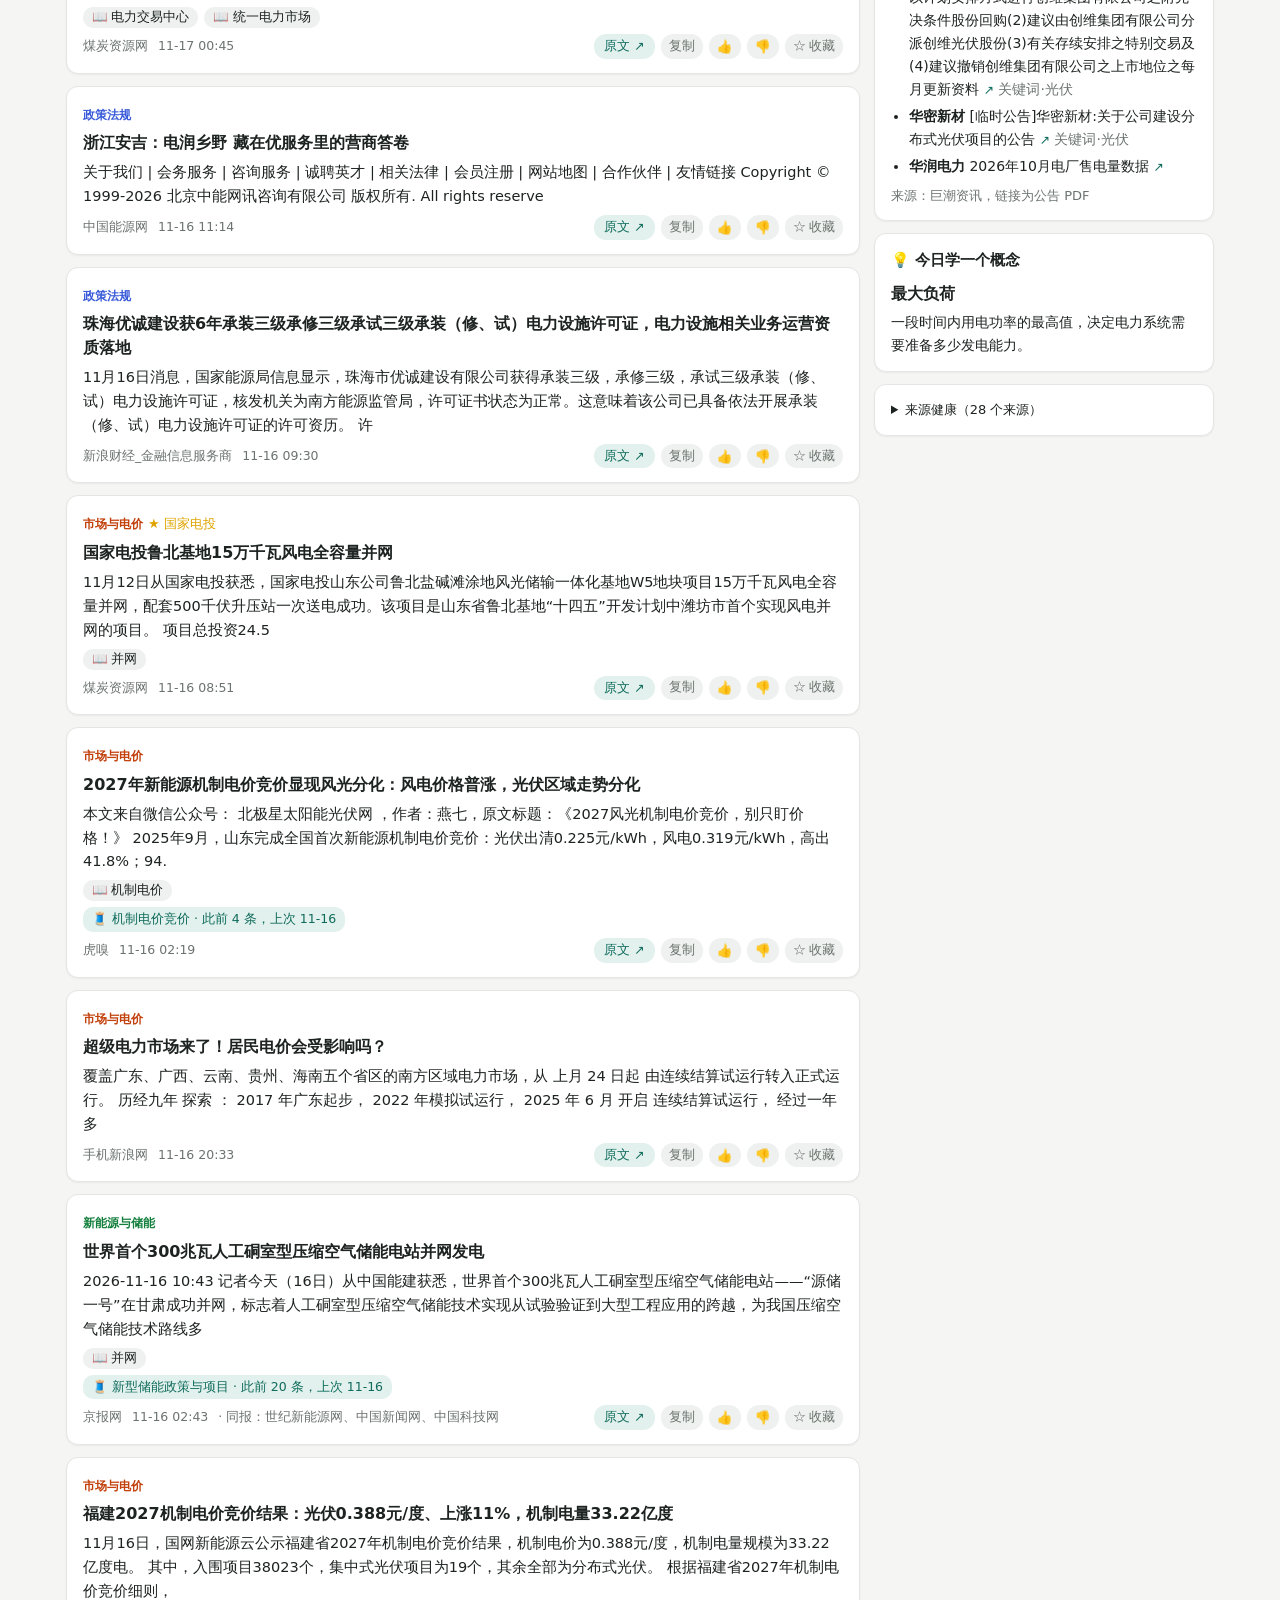
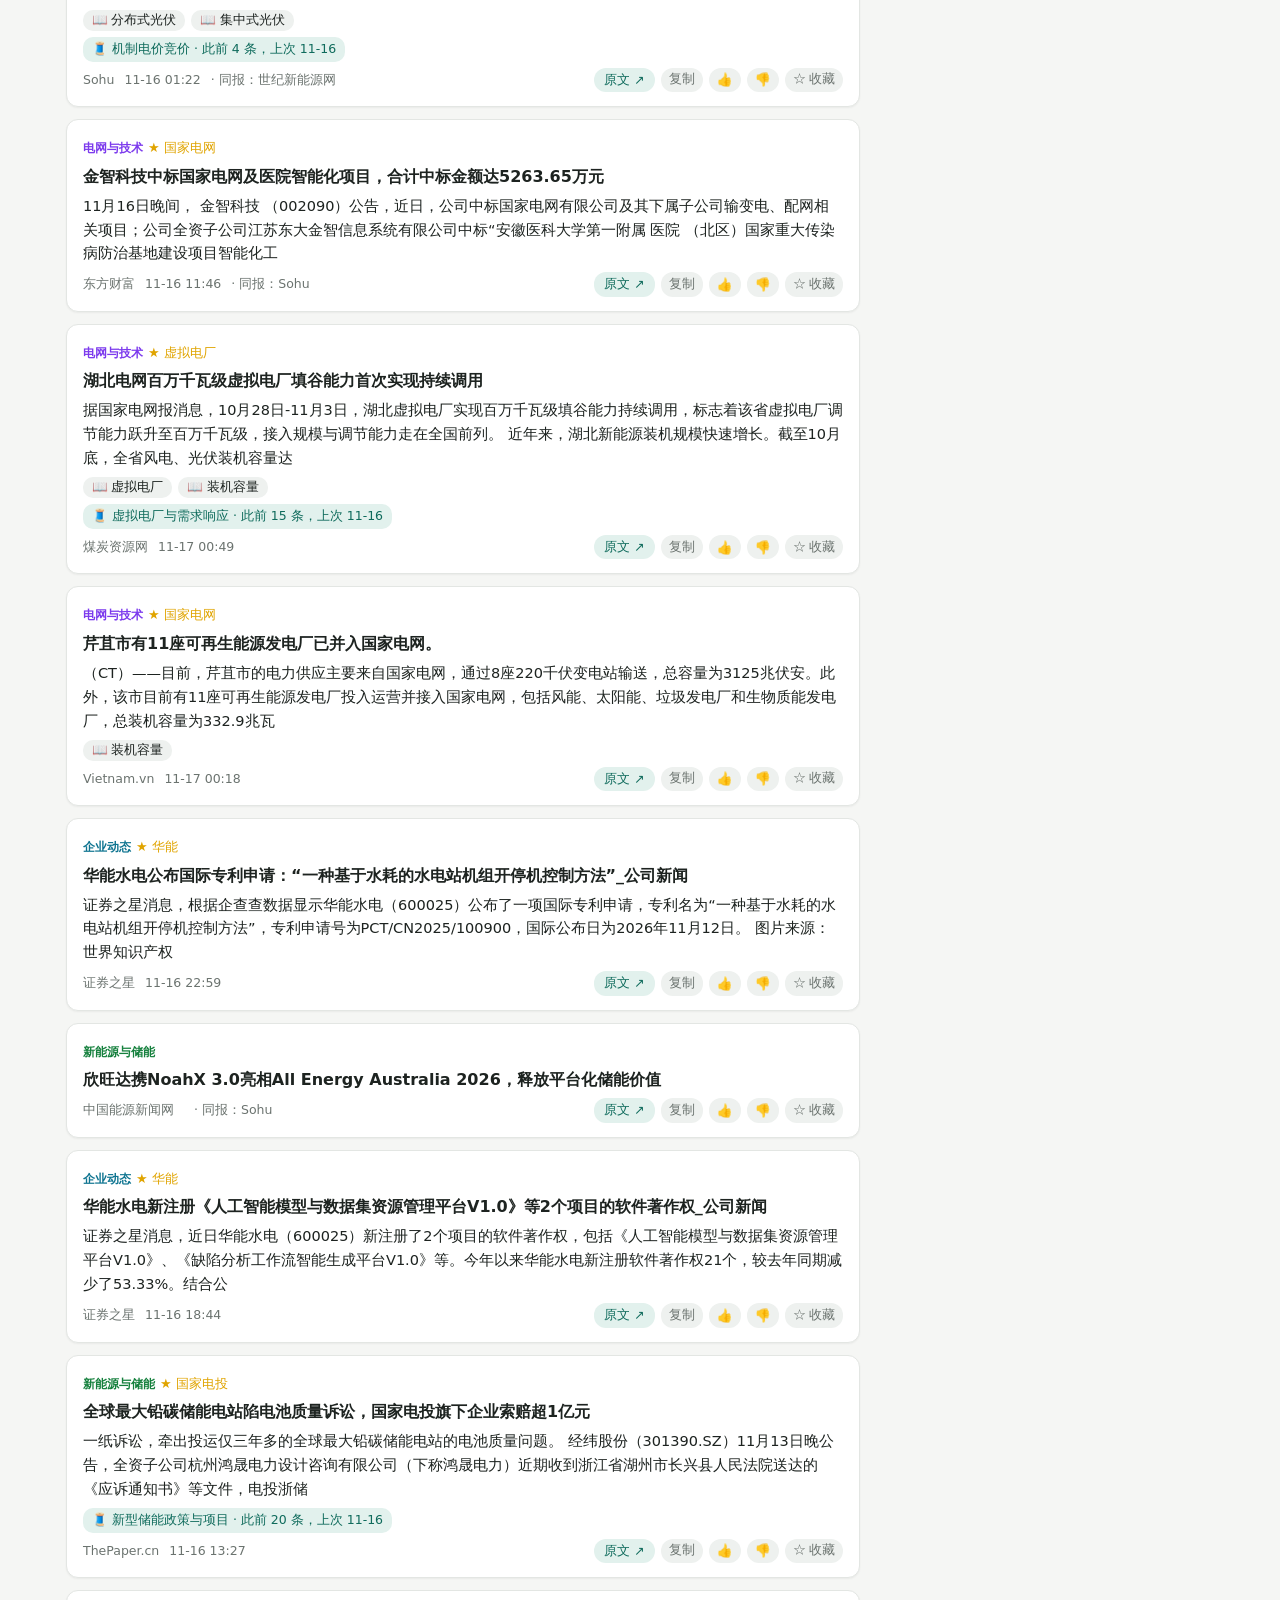
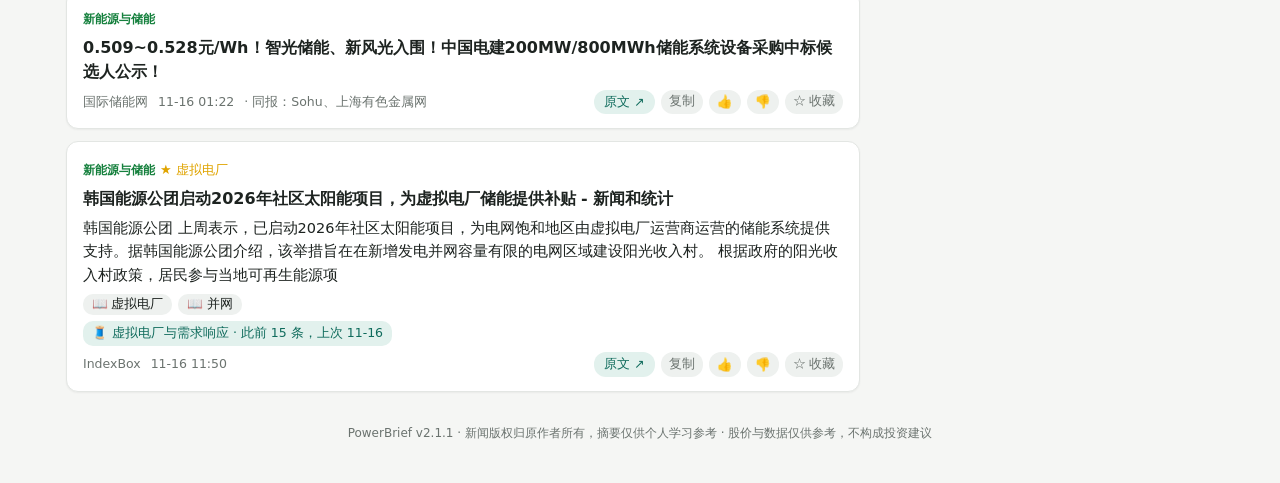
==== commit 13b01d0f: "v2.1.1" ====
--- a/docs/index.html
+++ b/docs/index.html
@@ -8,7 +8,7 @@
 <link rel="manifest" href="manifest.webmanifest">
 <link rel="icon" href="icon.svg" type="image/svg+xml">
 <link rel="apple-touch-icon" href="icon.svg">
-<link rel="stylesheet" href="style.css?v=2.1.0">
+<link rel="stylesheet" href="style.css?v=2.1.1">
 </head>
 <body>
 <header class="top">
@@ -34,7 +34,7 @@
 </header>
 <main id="app" class="wrap"><p class="muted center">加载中…</p></main>
 <footer class="foot wrap" id="foot"></footer>
-<script src="app.js?v=2.1.0"></script>
-<script src="manage.js?v=2.1.0"></script>
+<script src="app.js?v=2.1.1"></script>
+<script src="manage.js?v=2.1.1"></script>
 </body>
 </html>
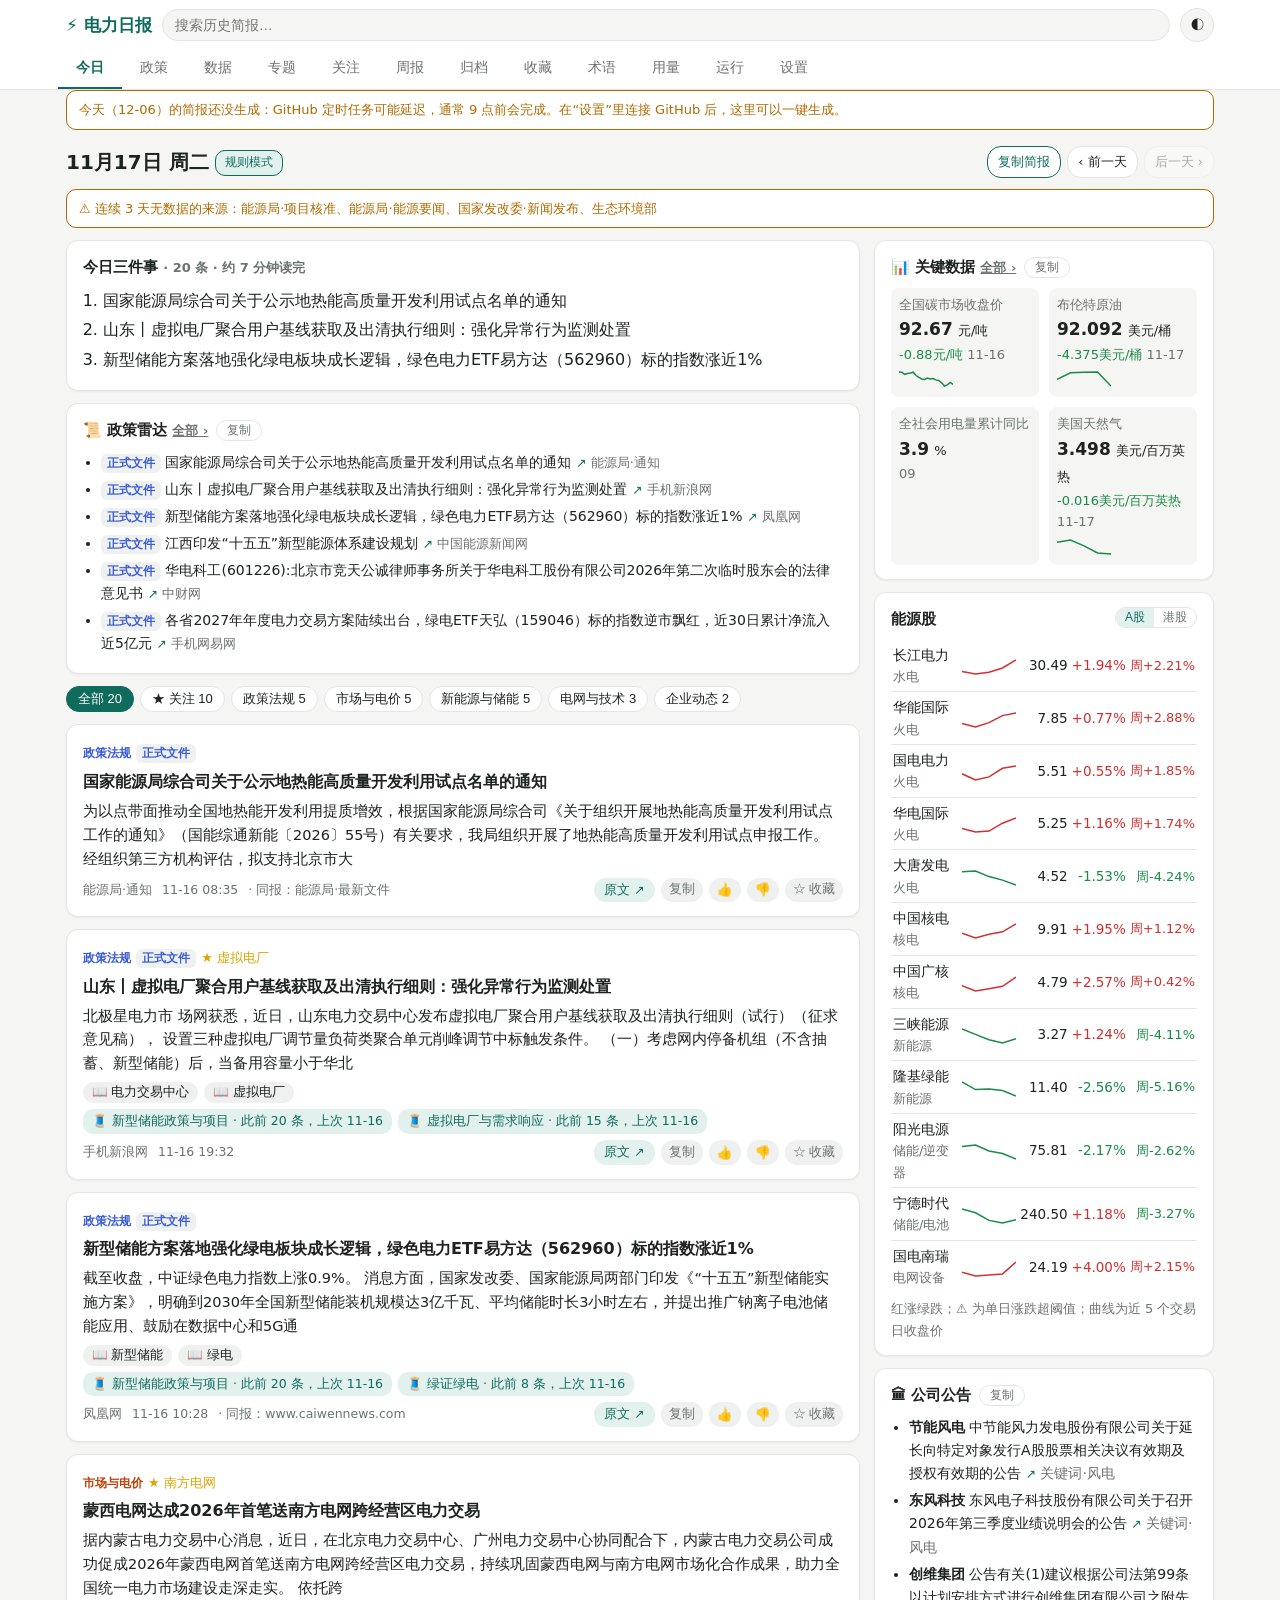
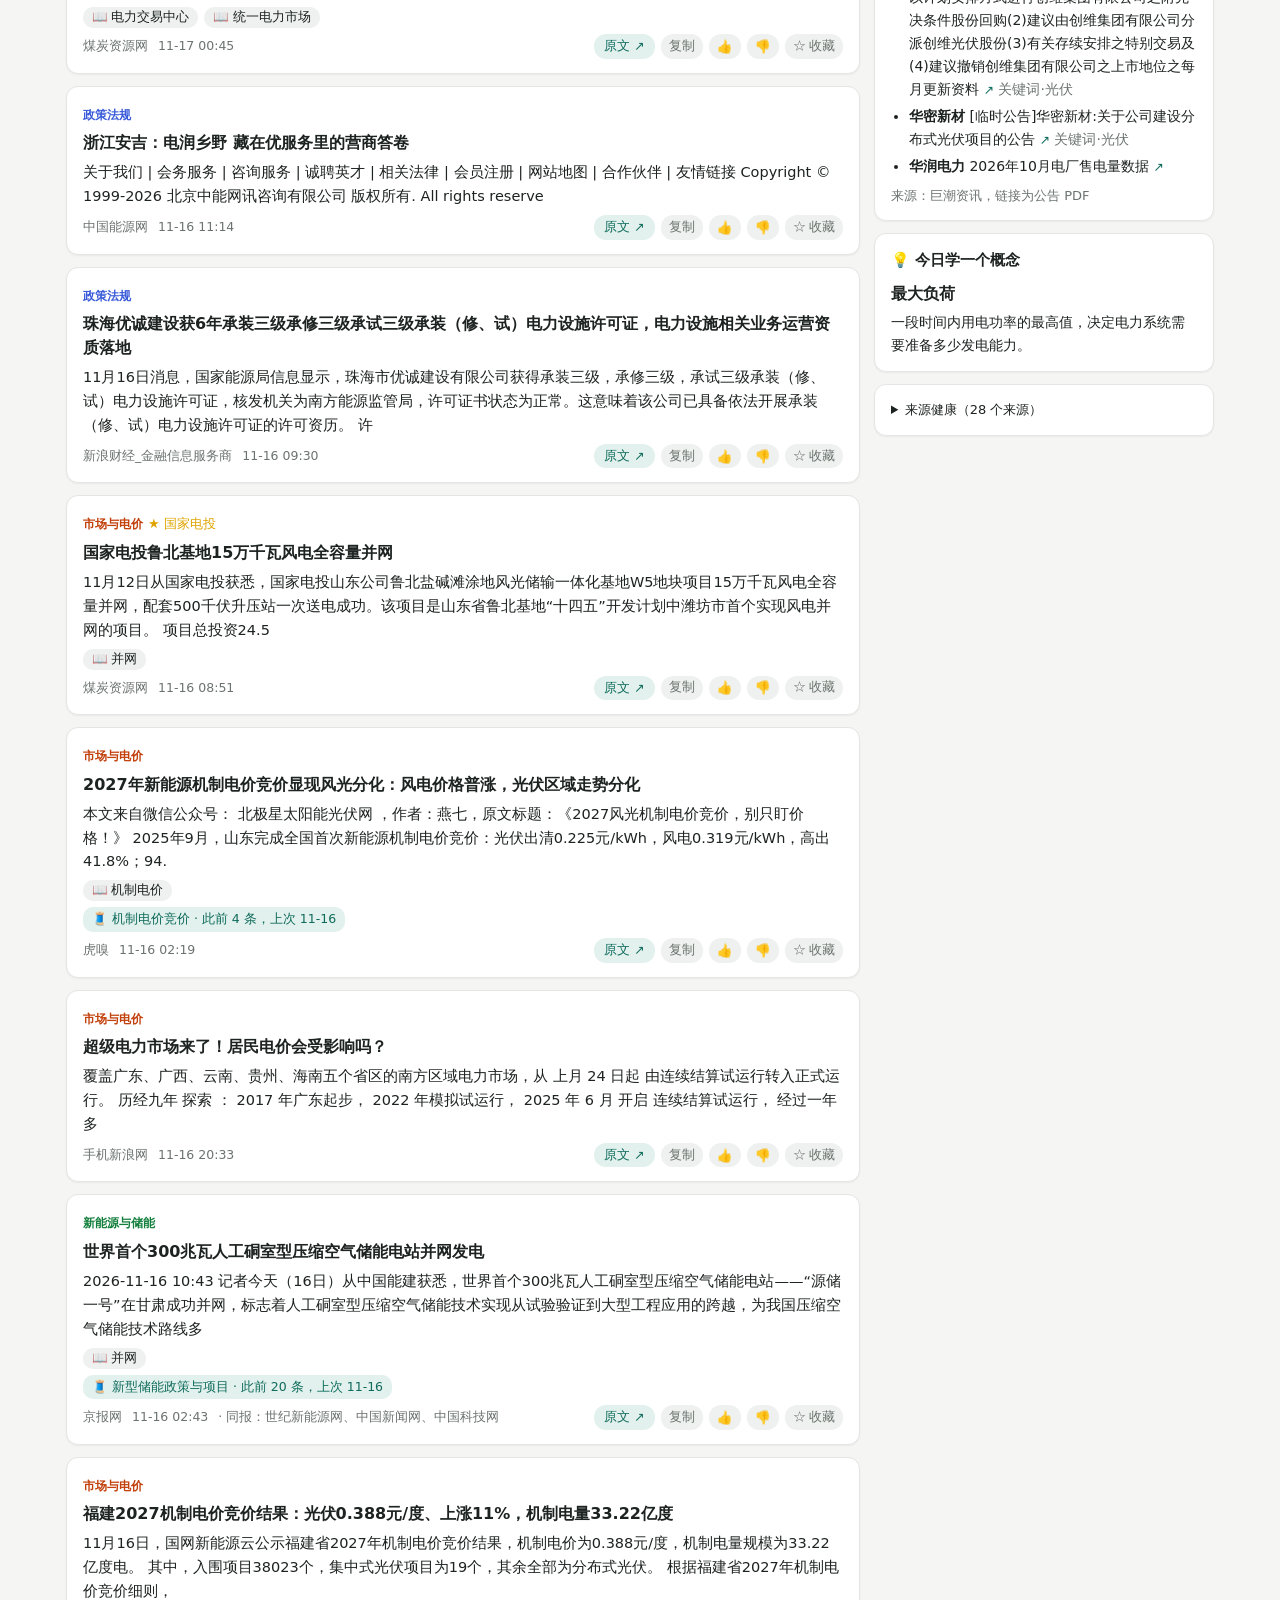
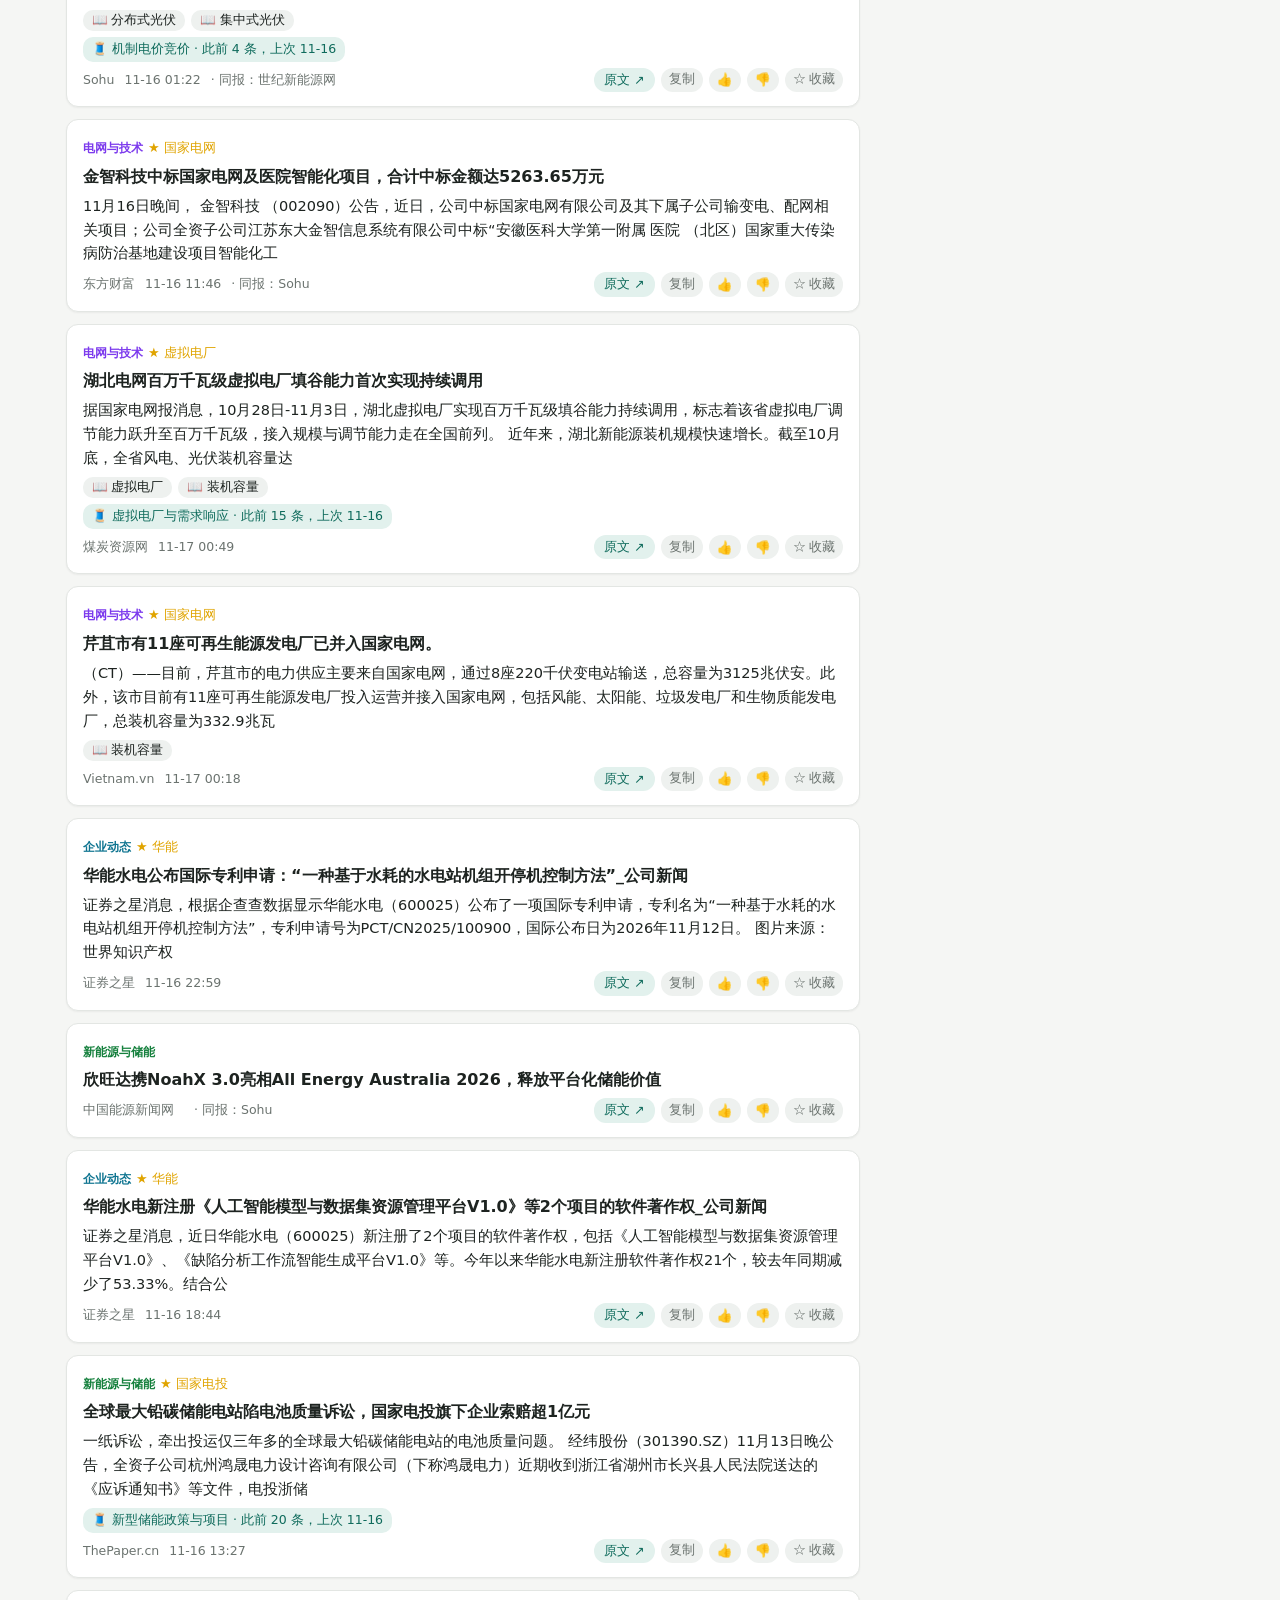
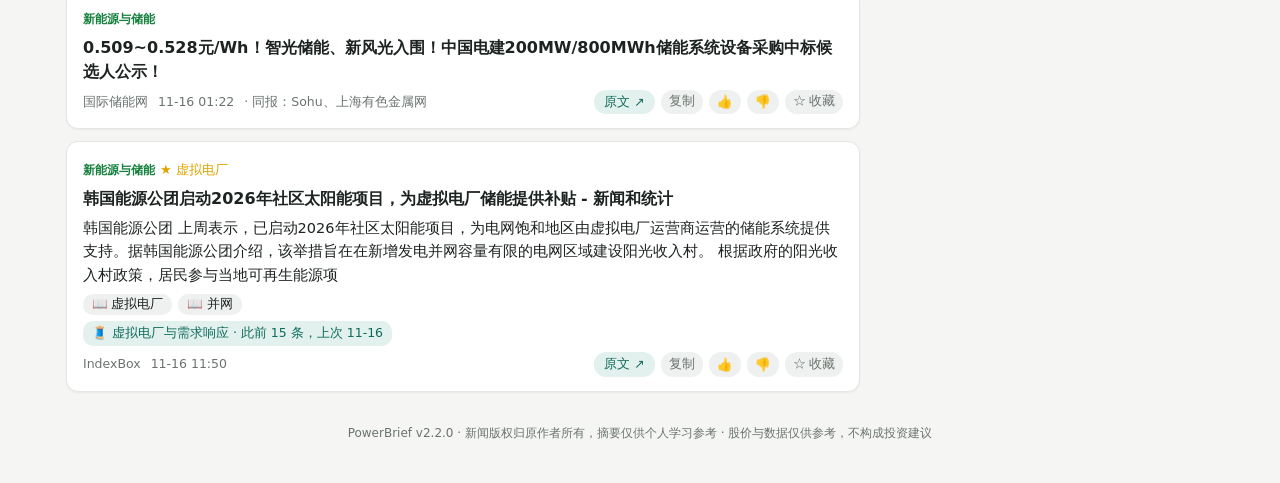
==== commit d833e08e: "v2.2.0" ====
--- a/docs/index.html
+++ b/docs/index.html
@@ -1,40 +1,43 @@
-<!doctype html>
-<html lang="zh-CN">
-<head>
-<meta charset="utf-8">
-<meta name="viewport" content="width=device-width, initial-scale=1, viewport-fit=cover">
-<meta name="theme-color" content="#0f6b5c">
-<title>电力日报</title>
-<link rel="manifest" href="manifest.webmanifest">
-<link rel="icon" href="icon.svg" type="image/svg+xml">
-<link rel="apple-touch-icon" href="icon.svg">
-<link rel="stylesheet" href="style.css?v=2.1.1">
-</head>
-<body>
-<header class="top">
-  <div class="top-inner">
-    <a class="brand" href="#/">⚡ 电力日报</a>
-    <form class="search" id="searchForm" role="search">
-      <input id="searchInput" type="search" placeholder="搜索历史简报…" aria-label="搜索">
-    </form>
-    <button class="icon-btn" id="themeBtn" title="切换深浅色" aria-label="切换深浅色">◐</button>
-  </div>
-  <nav class="tabs" id="tabs">
-    <a href="#/" data-tab="day">今日</a>
-    <a href="#/policy" data-tab="policy">政策</a>
-    <a href="#/data" data-tab="data">数据</a>
-    <a href="#/topics" data-tab="topics">专题</a>
-    <a href="#/archive" data-tab="archive">归档</a>
-    <a href="#/stars" data-tab="stars">收藏</a>
-    <a href="#/glossary" data-tab="glossary">术语</a>
-    <a href="#/usage" data-tab="usage">用量</a>
-    <a href="#/run" data-tab="run">运行</a>
-    <a href="#/settings" data-tab="settings">设置</a>
-  </nav>
-</header>
-<main id="app" class="wrap"><p class="muted center">加载中…</p></main>
-<footer class="foot wrap" id="foot"></footer>
-<script src="app.js?v=2.1.1"></script>
-<script src="manage.js?v=2.1.1"></script>
-</body>
-</html>
+<!doctype html>
+<html lang="zh-CN">
+<head>
+<meta charset="utf-8">
+<meta name="viewport" content="width=device-width, initial-scale=1, viewport-fit=cover">
+<meta name="theme-color" content="#0f6b5c">
+<title>电力日报</title>
+<link rel="manifest" href="manifest.webmanifest">
+<link rel="icon" href="icon.svg" type="image/svg+xml">
+<link rel="apple-touch-icon" href="icon.svg">
+<link rel="stylesheet" href="style.css?v=2.2.0">
+</head>
+<body>
+<header class="top">
+  <div class="top-inner">
+    <a class="brand" href="#/">⚡ 电力日报</a>
+    <form class="search" id="searchForm" role="search">
+      <input id="searchInput" type="search" placeholder="搜索历史简报…" aria-label="搜索">
+    </form>
+    <button class="icon-btn" id="themeBtn" title="切换深浅色" aria-label="切换深浅色">◐</button>
+  </div>
+  <nav class="tabs" id="tabs">
+    <a href="#/" data-tab="day">今日</a>
+    <a href="#/policy" data-tab="policy">政策</a>
+    <a href="#/data" data-tab="data">数据</a>
+    <a href="#/topics" data-tab="topics">专题</a>
+    <a href="#/watch" data-tab="watch">关注</a>
+    <a href="#/report" data-tab="report">周报</a>
+    <a href="#/archive" data-tab="archive">归档</a>
+    <a href="#/stars" data-tab="stars">收藏</a>
+    <a href="#/glossary" data-tab="glossary">术语</a>
+    <a href="#/usage" data-tab="usage">用量</a>
+    <a href="#/run" data-tab="run">运行</a>
+    <a href="#/settings" data-tab="settings">设置</a>
+  </nav>
+</header>
+<main id="app" class="wrap"><p class="muted center">加载中…</p></main>
+<footer class="foot wrap" id="foot"></footer>
+<script src="app.js?v=2.2.0"></script>
+<script src="manage.js?v=2.2.0"></script>
+<script src="extra.js?v=2.2.0"></script>
+</body>
+</html>
--- a/docs/style.css
+++ b/docs/style.css
@@ -207,10 +207,27 @@
 .tblwrap { overflow-x: auto; }
 .note .btn { margin: 0 4px; }
 a.btn { text-decoration: none; display: inline-block; }
-
-/* v2.1 更新进度：排队 → 生成 → 发布 */
-.steps { display: inline-flex; flex-wrap: wrap; gap: 2px 4px; align-items: center; }
-.steps > span:not(.muted) { white-space: nowrap; color: var(--muted); }
-.steps .on { color: var(--accent); font-weight: 600; }
-.steps .done { color: var(--down); }
-.note.genbar { border-color: var(--accent); color: var(--ink); }
+
+/* v2.1 更新进度：排队 → 生成 → 发布 */
+.steps { display: inline-flex; flex-wrap: wrap; gap: 2px 4px; align-items: center; }
+.steps > span:not(.muted) { white-space: nowrap; color: var(--muted); }
+.steps .on { color: var(--accent); font-weight: 600; }
+.steps .done { color: var(--down); }
+.note.genbar { border-color: var(--accent); color: var(--ink); }
+
+/* v2.2 周报、关注、检索趋势 */
+.rpt-row { display: flex; flex-wrap: wrap; gap: 8px 12px; align-items: center; margin-top: 8px; }
+.rpt-row label { font-size: 13px; display: inline-flex; gap: 4px; align-items: center; }
+.rpt-row input, .rpt-row select { font: inherit; font-size: 13px; padding: 4px 6px; border: 1px solid var(--line); border-radius: 8px; background: var(--card); color: var(--ink); max-width: 100%; }
+.report h1 { font-size: 18px; margin: 0 0 8px; }
+.report h2 { font-size: 16px; margin: 14px 0 6px; }
+.report h3 { font-size: 14px; margin: 10px 0 4px; color: var(--accent); }
+.report ul { margin: 0; padding-left: 20px; }
+.report li { margin: 0 0 6px; font-size: 14px; }
+.report .rnote { color: var(--muted); font-size: 12px; }
+.trendwrap { overflow-x: auto; }
+.chips.wrapchips { flex-wrap: wrap; overflow: visible; margin-top: 8px; align-items: center; }
+.trend { display: block; max-width: 100%; height: auto; }
+.trend .bar { fill: var(--accent); }
+.trend .gl { stroke: var(--line); stroke-width: 1; }
+.trend .tx { fill: var(--muted); font-size: 12px; }
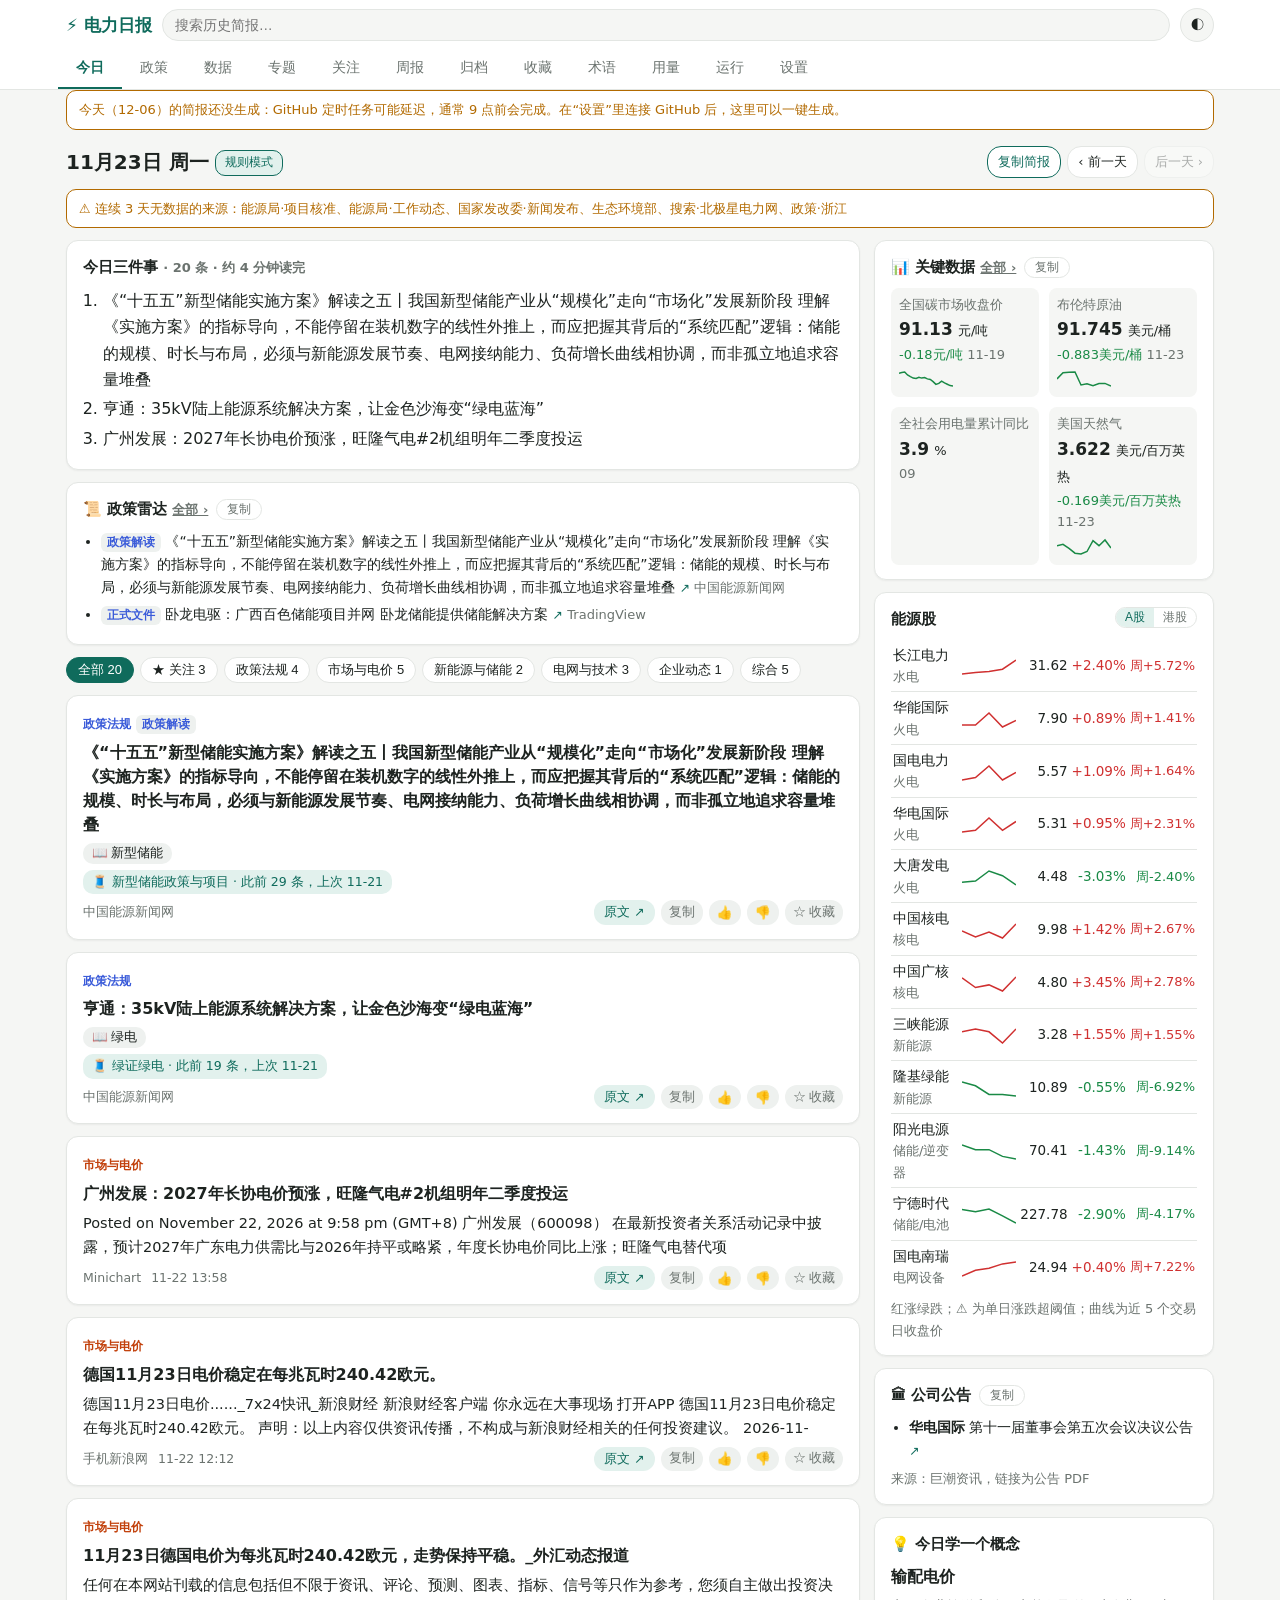
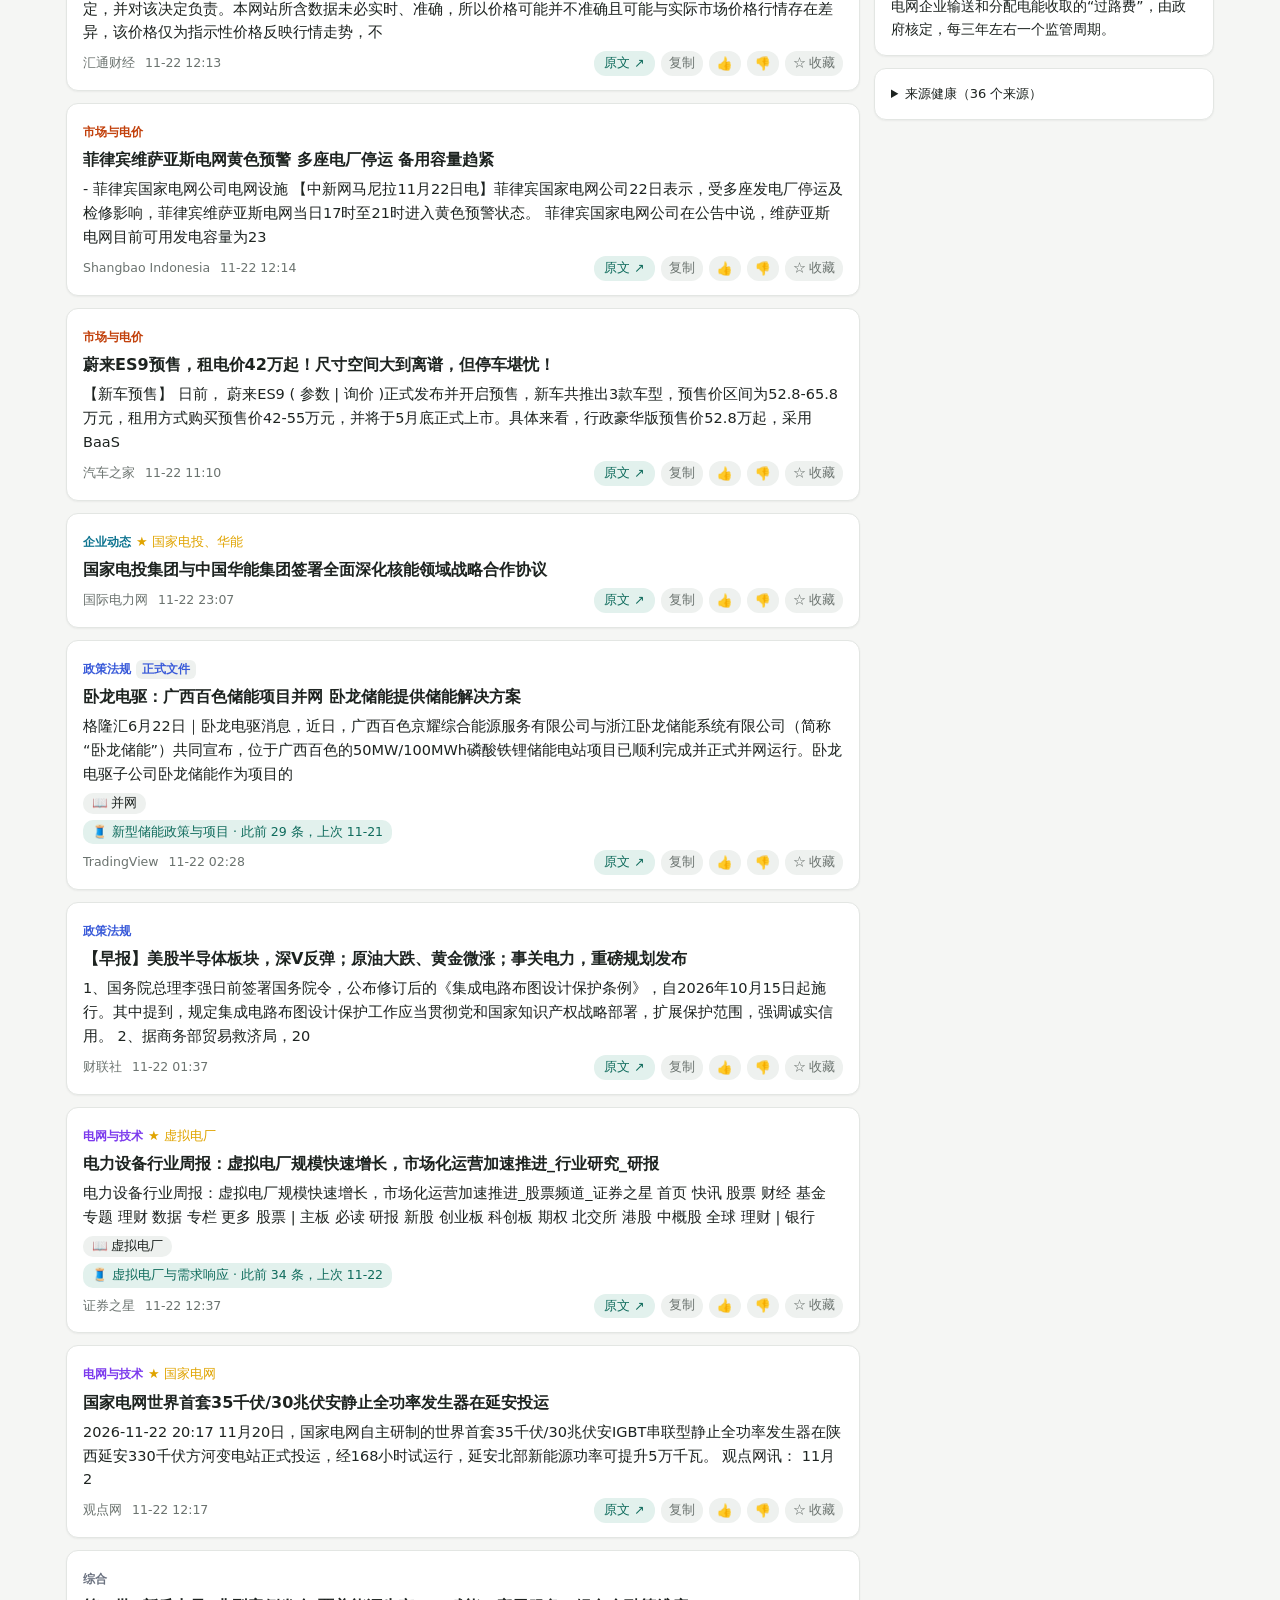
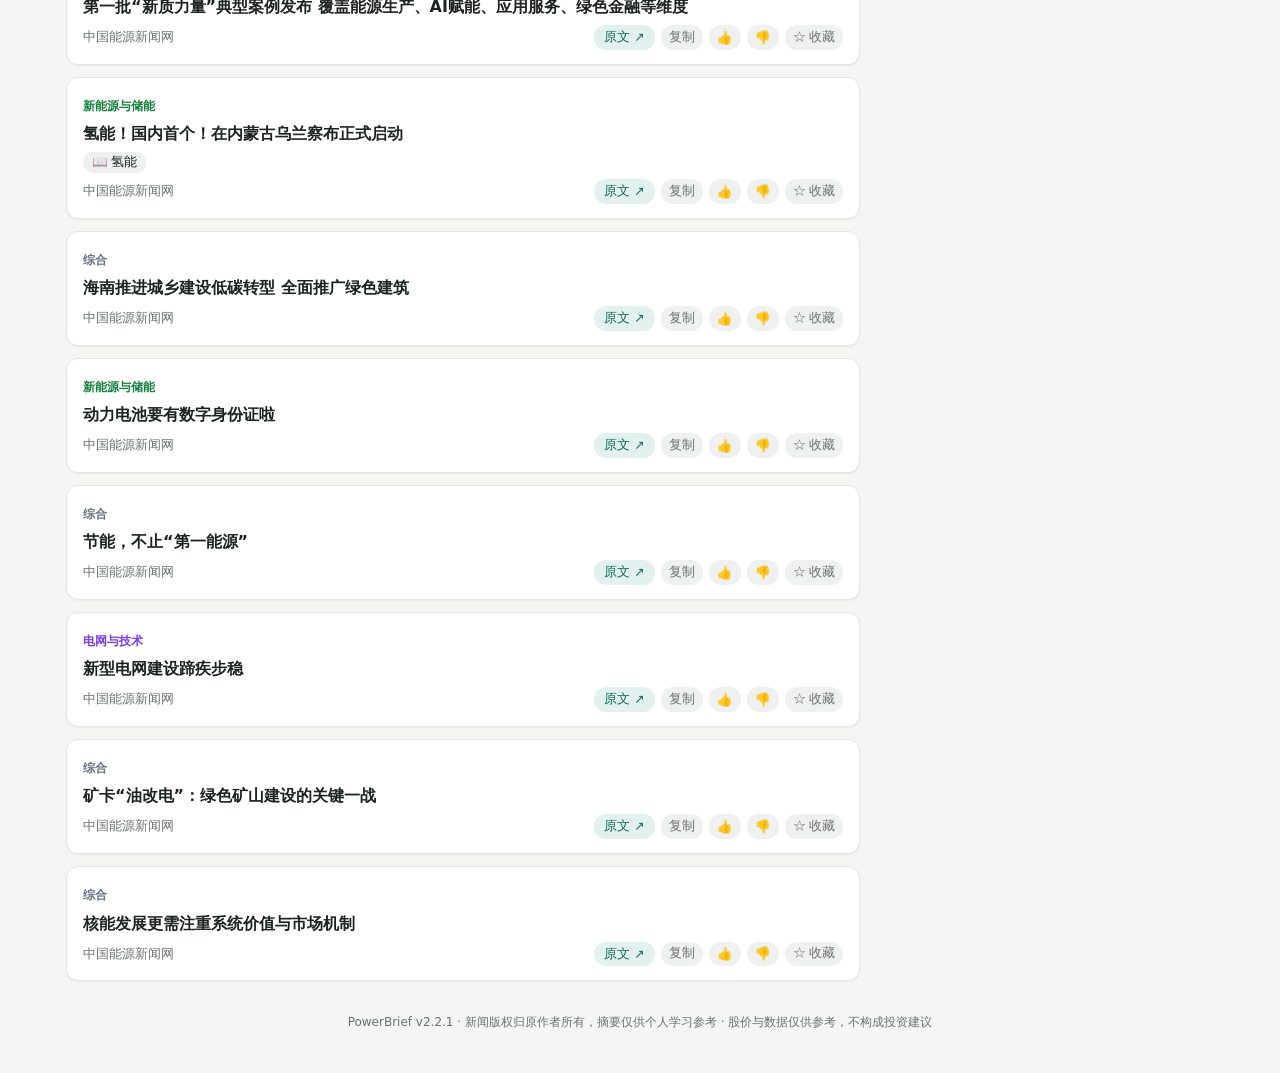
==== commit 58bf91f4: "v2.2.1" ====
--- a/docs/index.html
+++ b/docs/index.html
@@ -8,7 +8,7 @@
 <link rel="manifest" href="manifest.webmanifest">
 <link rel="icon" href="icon.svg" type="image/svg+xml">
 <link rel="apple-touch-icon" href="icon.svg">
-<link rel="stylesheet" href="style.css?v=2.2.0">
+<link rel="stylesheet" href="style.css?v=2.2.1">
 </head>
 <body>
 <header class="top">
@@ -36,8 +36,8 @@
 </header>
 <main id="app" class="wrap"><p class="muted center">加载中…</p></main>
 <footer class="foot wrap" id="foot"></footer>
-<script src="app.js?v=2.2.0"></script>
-<script src="manage.js?v=2.2.0"></script>
-<script src="extra.js?v=2.2.0"></script>
+<script src="app.js?v=2.2.1"></script>
+<script src="manage.js?v=2.2.1"></script>
+<script src="extra.js?v=2.2.1"></script>
 </body>
 </html>
